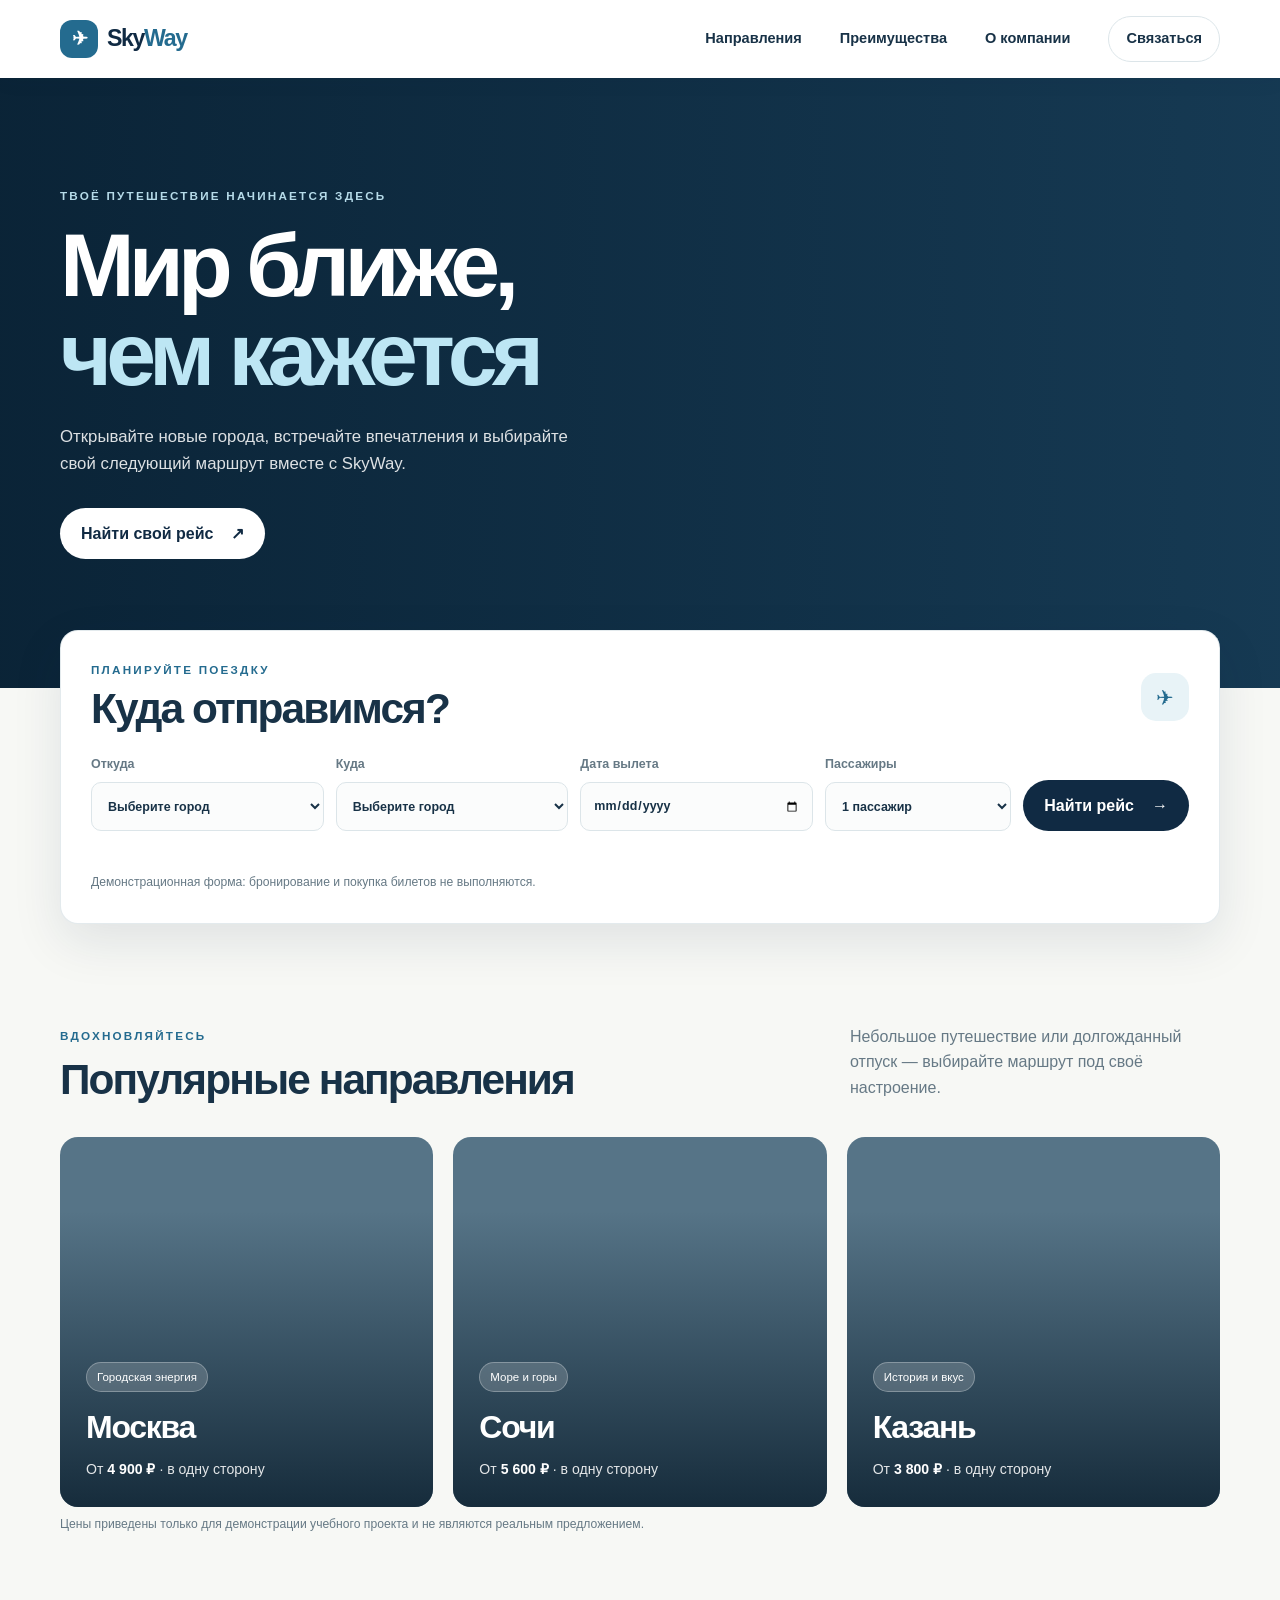
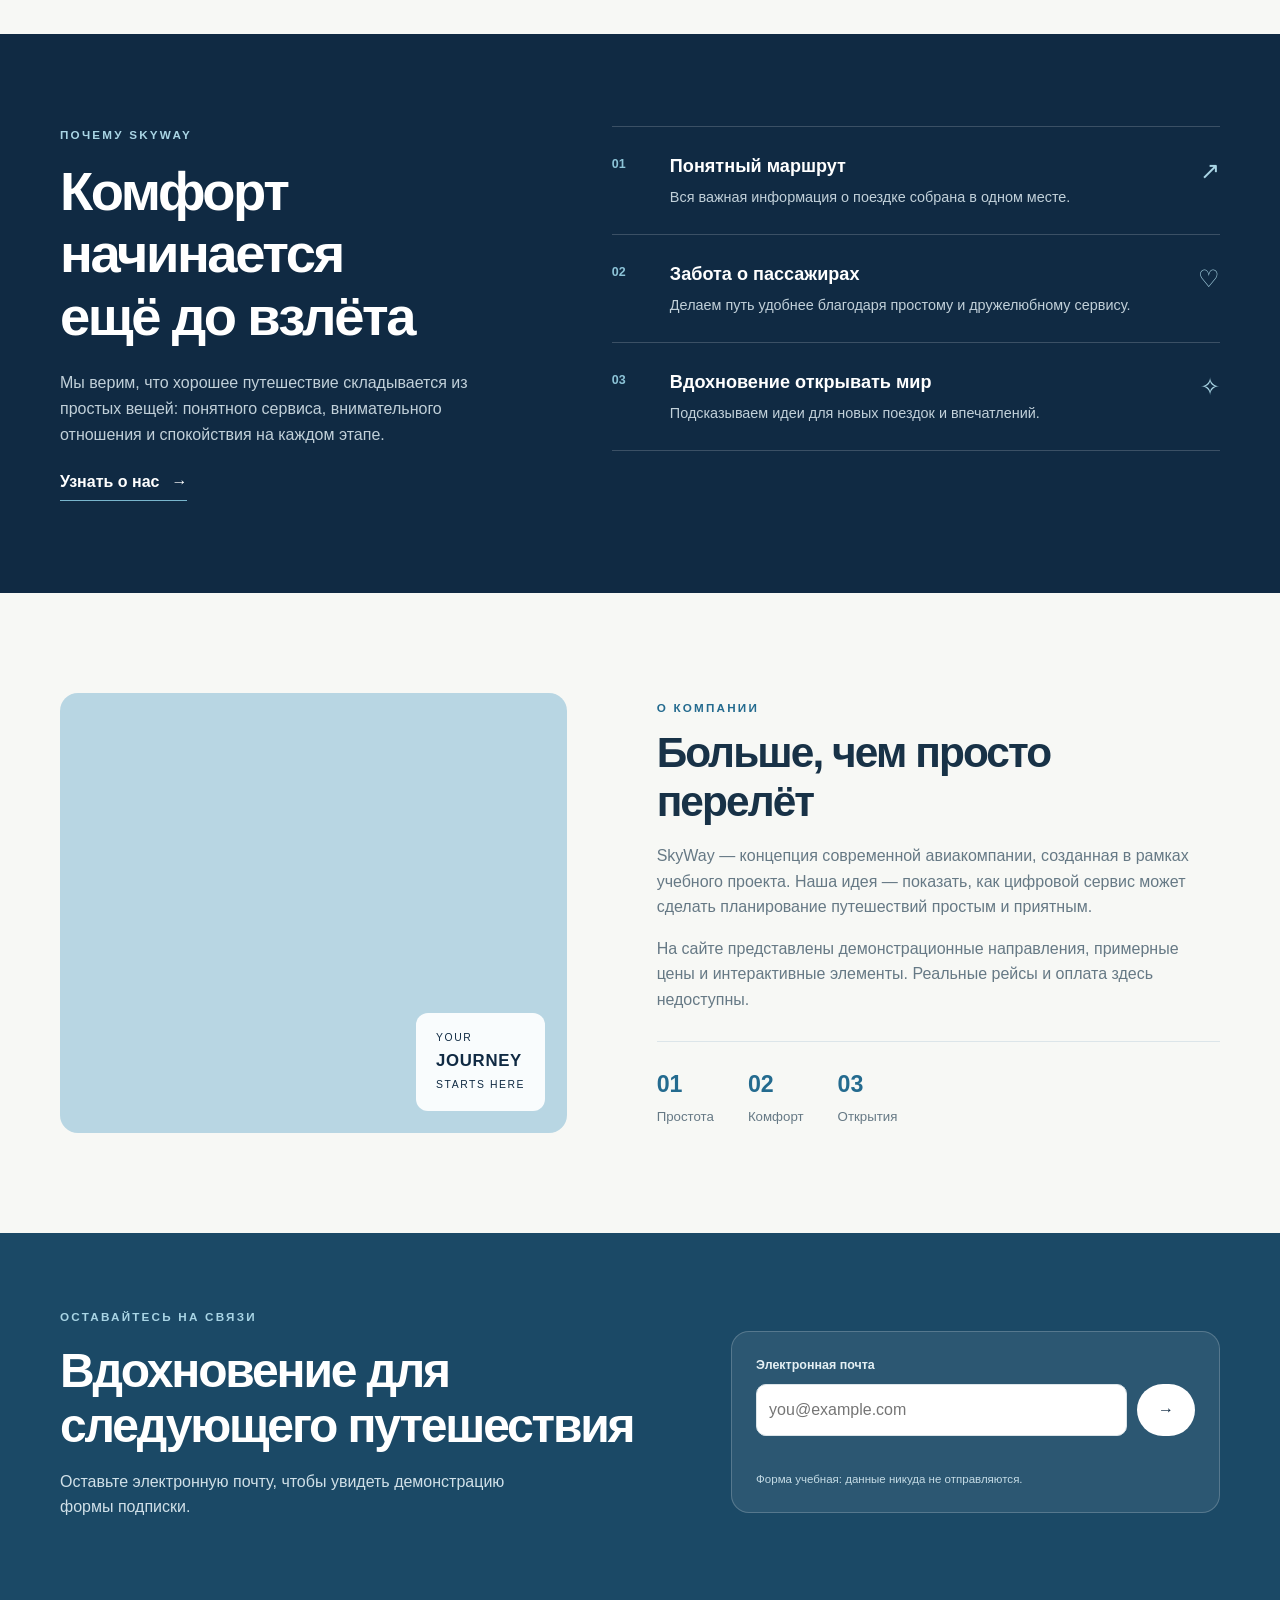
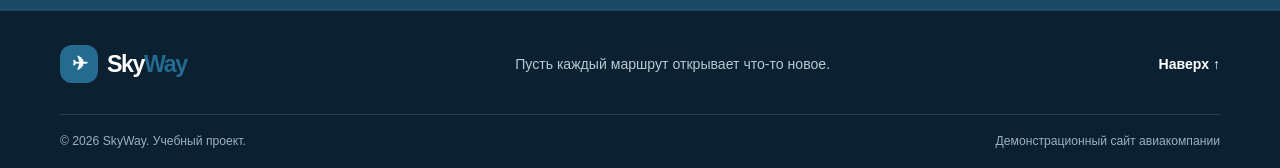
==== index.html @ 20af4a3e "Add files via upload" ====
<!DOCTYPE html>
<html lang="ru">
<head>
  <meta charset="UTF-8">
  <meta name="viewport" content="width=device-width, initial-scale=1.0">
  <meta name="description" content="SkyWay — учебный проект сайта авиакомпании. Популярные направления, удобный поиск рейсов и путешествия с комфортом.">
  <meta name="keywords" content="авиакомпания, авиабилеты, поиск рейсов, путешествия, SkyWay">
  <meta name="author" content="SkyWay учебный проект">
  <meta name="theme-color" content="#102a43">
  <meta property="og:title" content="SkyWay — летайте с удовольствием">
  <meta property="og:description" content="Откройте новые направления вместе с SkyWay.">
  <meta property="og:type" content="website">
  <title>SkyWay — летайте с удовольствием</title>
  <link rel="stylesheet" href="style.css">
  <script src="script.js" defer></script>
</head>
<body>
  <a class="skip-link" href="#main">Перейти к содержимому</a>

  <header class="site-header">
    <div class="container header-inner">
      <a class="logo" href="#top" aria-label="SkyWay — главная">
        <span class="logo-mark" aria-hidden="true">✈</span>
        <span>Sky<span class="logo-accent">Way</span></span>
      </a>

      <button class="menu-toggle" type="button" aria-label="Открыть меню" aria-expanded="false">
        <span></span><span></span><span></span>
      </button>

      <nav class="main-nav" aria-label="Основная навигация">
        <a href="#destinations">Направления</a>
        <a href="#benefits">Преимущества</a>
        <a href="#about">О компании</a>
        <a class="nav-contact" href="#contact">Связаться</a>
      </nav>
    </div>
  </header>

  <main id="main">
    <section class="hero" id="top">
      <div class="hero-overlay"></div>
      <div class="container hero-content">
        <p class="eyebrow">ТВОЁ ПУТЕШЕСТВИЕ НАЧИНАЕТСЯ ЗДЕСЬ</p>
        <h1>Мир ближе,<br><span>чем кажется</span></h1>
        <p class="hero-description">Открывайте новые города, встречайте впечатления и выбирайте свой следующий маршрут вместе с SkyWay.</p>
        <a class="button button-light" href="#booking">Найти свой рейс <span aria-hidden="true">↗</span></a>
      </div>
      <div class="hero-note"><span class="note-line"></span> ЛЕТАЙТЕ С УДОВОЛЬСТВИЕМ</div>
    </section>

    <section class="booking-section" id="booking" aria-labelledby="booking-title">
      <div class="container">
        <div class="booking-card">
          <div class="booking-heading">
            <div>
              <p class="eyebrow eyebrow-dark">ПЛАНИРУЙТЕ ПОЕЗДКУ</p>
              <h2 id="booking-title">Куда отправимся?</h2>
            </div>
            <span class="booking-icon" aria-hidden="true">✈</span>
          </div>
          <form class="flight-form" id="flight-form">
            <label>
              <span>Откуда</span>
              <select name="from" required>
                <option value="">Выберите город</option>
                <option value="Москва">Москва</option>
                <option value="Санкт-Петербург">Санкт-Петербург</option>
                <option value="Казань">Казань</option>
                <option value="Сочи">Сочи</option>
              </select>
            </label>
            <button class="swap-button" type="button" id="swap-cities" aria-label="Поменять города местами">⇄</button>
            <label>
              <span>Куда</span>
              <select name="to" required>
                <option value="">Выберите город</option>
                <option value="Москва">Москва</option>
                <option value="Санкт-Петербург">Санкт-Петербург</option>
                <option value="Казань">Казань</option>
                <option value="Сочи">Сочи</option>
              </select>
            </label>
            <label>
              <span>Дата вылета</span>
              <input type="date" name="date" required>
            </label>
            <label>
              <span>Пассажиры</span>
              <select name="passengers">
                <option value="1">1 пассажир</option>
                <option value="2">2 пассажира</option>
                <option value="3">3 пассажира</option>
                <option value="4">4 пассажира</option>
              </select>
            </label>
            <button class="button button-primary search-button" type="submit">Найти рейс <span aria-hidden="true">→</span></button>
          </form>
          <p class="form-message" id="flight-message" role="status" aria-live="polite"></p>
          <p class="demo-note">Демонстрационная форма: бронирование и покупка билетов не выполняются.</p>
        </div>
      </div>
    </section>

    <section class="section destinations-section" id="destinations">
      <div class="container">
        <div class="section-heading">
          <div>
            <p class="eyebrow eyebrow-dark">ВДОХНОВЛЯЙТЕСЬ</p>
            <h2>Популярные направления</h2>
          </div>
          <p class="section-intro">Небольшое путешествие или долгожданный отпуск — выбирайте маршрут под своё настроение.</p>
        </div>

        <div class="destination-grid">
          <article class="destination-card destination-moscow">
            <div class="destination-shade"></div>
            <div class="destination-info">
              <span class="destination-tag">Городская энергия</span>
              <h3>Москва</h3>
              <p>От <strong>4 900 ₽</strong> · в одну сторону</p>
            </div>
          </article>
          <article class="destination-card destination-sochi">
            <div class="destination-shade"></div>
            <div class="destination-info">
              <span class="destination-tag">Море и горы</span>
              <h3>Сочи</h3>
              <p>От <strong>5 600 ₽</strong> · в одну сторону</p>
            </div>
          </article>
          <article class="destination-card destination-kazan">
            <div class="destination-shade"></div>
            <div class="destination-info">
              <span class="destination-tag">История и вкус</span>
              <h3>Казань</h3>
              <p>От <strong>3 800 ₽</strong> · в одну сторону</p>
            </div>
          </article>
        </div>
        <p class="price-disclaimer">Цены приведены только для демонстрации учебного проекта и не являются реальным предложением.</p>
      </div>
    </section>

    <section class="benefits-section" id="benefits">
      <div class="container benefits-layout">
        <div class="benefits-copy">
          <p class="eyebrow">ПОЧЕМУ SKYWAY</p>
          <h2>Комфорт начинается<br>ещё до взлёта</h2>
          <p>Мы верим, что хорошее путешествие складывается из простых вещей: понятного сервиса, внимательного отношения и спокойствия на каждом этапе.</p>
          <a class="text-link" href="#about">Узнать о нас <span aria-hidden="true">→</span></a>
        </div>
        <div class="benefit-list">
          <article class="benefit-item">
            <span class="benefit-number">01</span>
            <div><h3>Понятный маршрут</h3><p>Вся важная информация о поездке собрана в одном месте.</p></div>
            <span class="benefit-symbol" aria-hidden="true">↗</span>
          </article>
          <article class="benefit-item">
            <span class="benefit-number">02</span>
            <div><h3>Забота о пассажирах</h3><p>Делаем путь удобнее благодаря простому и дружелюбному сервису.</p></div>
            <span class="benefit-symbol" aria-hidden="true">♡</span>
          </article>
          <article class="benefit-item">
            <span class="benefit-number">03</span>
            <div><h3>Вдохновение открывать мир</h3><p>Подсказываем идеи для новых поездок и впечатлений.</p></div>
            <span class="benefit-symbol" aria-hidden="true">✧</span>
          </article>
        </div>
      </div>
    </section>

    <section class="about-section section" id="about">
      <div class="container about-layout">
        <div class="about-visual" role="img" aria-label="Самолёт в небе на фоне облаков">
          <div class="about-stamp"><span>YOUR</span><strong>JOURNEY</strong><span>STARTS HERE</span></div>
        </div>
        <div class="about-copy">
          <p class="eyebrow eyebrow-dark">О КОМПАНИИ</p>
          <h2>Больше, чем просто перелёт</h2>
          <p>SkyWay — концепция современной авиакомпании, созданная в рамках учебного проекта. Наша идея — показать, как цифровой сервис может сделать планирование путешествий простым и приятным.</p>
          <p>На сайте представлены демонстрационные направления, примерные цены и интерактивные элементы. Реальные рейсы и оплата здесь недоступны.</p>
          <div class="about-facts">
            <div><strong>01</strong><span>Простота</span></div>
            <div><strong>02</strong><span>Комфорт</span></div>
            <div><strong>03</strong><span>Открытия</span></div>
          </div>
        </div>
      </div>
    </section>

    <section class="newsletter-section" id="contact">
      <div class="container newsletter-layout">
        <div>
          <p class="eyebrow">ОСТАВАЙТЕСЬ НА СВЯЗИ</p>
          <h2>Вдохновение для<br>следующего путешествия</h2>
          <p>Оставьте электронную почту, чтобы увидеть демонстрацию формы подписки.</p>
        </div>
        <form class="newsletter-form" id="newsletter-form">
          <label for="email">Электронная почта</label>
          <div class="newsletter-input-row">
            <input id="email" name="email" type="email" placeholder="you@example.com" required>
            <button class="button button-light" type="submit" aria-label="Отправить email">→</button>
          </div>
          <p class="form-message newsletter-message" id="newsletter-message" role="status" aria-live="polite"></p>
          <small>Форма учебная: данные никуда не отправляются.</small>
        </form>
      </div>
    </section>
  </main>

  <footer class="site-footer">
    <div class="container footer-top">
      <a class="logo footer-logo" href="#top"><span class="logo-mark" aria-hidden="true">✈</span><span>Sky<span class="logo-accent">Way</span></span></a>
      <p>Пусть каждый маршрут открывает что-то новое.</p>
      <a class="back-to-top" href="#top">Наверх ↑</a>
    </div>
    <div class="container footer-bottom">
      <span>© 2026 SkyWay. Учебный проект.</span>
      <span>Демонстрационный сайт авиакомпании</span>
    </div>
  </footer>
</body>
</html>
---- style.css ----
/* Основные настройки и цветовая палитра */
:root {
  --navy: #102a43;
  --navy-light: #193b59;
  --blue: #246b8f;
  --sky: #e8f3f7;
  --cream: #f7f8f5;
  --white: #ffffff;
  --text: #183247;
  --muted: #667985;
  --line: #dce5e9;
  --radius: 18px;
  --shadow: 0 18px 50px rgba(16, 42, 67, 0.10);
}

* {
  box-sizing: border-box;
}

html {
  scroll-behavior: smooth;
  scroll-padding-top: 90px;
}

body {
  margin: 0;
  color: var(--text);
  background: var(--cream);
  font-family: Arial, Helvetica, sans-serif;
  line-height: 1.6;
}

img {
  display: block;
  max-width: 100%;
}

a {
  color: inherit;
  text-decoration: none;
}

button,
input,
select {
  font: inherit;
}

button,
a,
input,
select {
  -webkit-tap-highlight-color: transparent;
}

button:focus-visible,
a:focus-visible,
input:focus-visible,
select:focus-visible {
  outline: 3px solid #e5a84b;
  outline-offset: 3px;
}

.container {
  width: min(1160px, calc(100% - 40px));
  margin-inline: auto;
}

.skip-link {
  position: absolute;
  top: -60px;
  left: 16px;
  z-index: 100;
  padding: 10px 14px;
  color: var(--navy);
  background: var(--white);
  border-radius: 8px;
}

.skip-link:focus {
  top: 12px;
}

.site-header {
  position: sticky;
  top: 0;
  z-index: 20;
  background: rgba(255, 255, 255, 0.96);
  box-shadow: 0 3px 20px rgba(16, 42, 67, 0.05);
  backdrop-filter: blur(12px);
}

.header-inner {
  min-height: 78px;
  display: flex;
  align-items: center;
  justify-content: space-between;
  gap: 28px;
}

.logo {
  display: inline-flex;
  align-items: center;
  gap: 9px;
  color: var(--navy);
  font-size: 1.45rem;
  font-weight: 800;
  letter-spacing: -0.06em;
}

.logo-mark {
  display: grid;
  place-items: center;
  width: 38px;
  height: 38px;
  color: var(--white);
  background: var(--blue);
  border-radius: 12px;
  font-size: 1.2rem;
}

.logo-accent {
  color: var(--blue);
}

.main-nav {
  display: flex;
  align-items: center;
  gap: clamp(18px, 3vw, 38px);
  font-size: 0.91rem;
  font-weight: 600;
}

.main-nav a:not(.nav-contact) {
  transition: color 0.2s ease;
}

.main-nav a:not(.nav-contact):hover {
  color: var(--blue);
}

.nav-contact {
  padding: 10px 17px;
  border: 1px solid var(--line);
  border-radius: 999px;
}

.menu-toggle {
  display: none;
  width: 44px;
  height: 44px;
  padding: 11px;
  border: 0;
  background: transparent;
  cursor: pointer;
}

.menu-toggle span {
  display: block;
  height: 2px;
  margin: 5px 0;
  background: var(--navy);
  transition: transform 0.2s ease;
}

.hero {
  position: relative;
  min-height: 610px;
  display: flex;
  align-items: center;
  overflow: hidden;
  color: var(--white);
  background-color: #173c56;
  background-image: url("https://images.unsplash.com/photo-1436491865332-7a61a109cc05?auto=format&fit=crop&w=2000&q=85");
  background-position: center 47%;
  background-size: cover;
}

.hero-overlay {
  position: absolute;
  inset: 0;
  background: linear-gradient(90deg, rgba(8, 31, 49, 0.84) 0%, rgba(8, 31, 49, 0.48) 48%, rgba(8, 31, 49, 0.08) 100%);
}

.hero-content {
  position: relative;
  z-index: 1;
  padding-block: 100px 120px;
}

.eyebrow {
  margin: 0 0 16px;
  color: #b6dbe9;
  font-size: 0.73rem;
  font-weight: 800;
  letter-spacing: 0.19em;
}

.eyebrow-dark {
  color: var(--blue);
}

.hero h1 {
  max-width: 700px;
  margin: 0;
  font-size: clamp(3rem, 7vw, 5.9rem);
  line-height: 0.99;
  letter-spacing: -0.065em;
}

.hero h1 span {
  color: #bde6f4;
}

.hero-description {
  max-width: 520px;
  margin: 25px 0 30px;
  color: rgba(255, 255, 255, 0.86);
  font-size: 1.05rem;
}

.button {
  min-height: 50px;
  display: inline-flex;
  align-items: center;
  justify-content: center;
  gap: 18px;
  padding: 13px 21px;
  border: 0;
  border-radius: 999px;
  font-weight: 700;
  cursor: pointer;
  transition: transform 0.2s ease, background 0.2s ease, box-shadow 0.2s ease;
}

.button:hover {
  transform: translateY(-2px);
}

.button-light {
  color: var(--navy);
  background: var(--white);
}

.button-light:hover {
  background: #e7f5fa;
  box-shadow: 0 8px 24px rgba(0, 0, 0, 0.12);
}

.button-primary {
  color: var(--white);
  background: var(--navy);
}

.button-primary:hover {
  background: var(--blue);
}

.hero-note {
  position: absolute;
  right: max(20px, calc((100vw - 1160px) / 2));
  bottom: 36px;
  display: flex;
  align-items: center;
  gap: 12px;
  color: rgba(255, 255, 255, 0.8);
  font-size: 0.7rem;
  letter-spacing: 0.16em;
}

.note-line {
  width: 36px;
  height: 1px;
  background: #bde6f4;
}

.booking-section {
  position: relative;
  z-index: 3;
  margin-top: -58px;
}

.booking-card {
  padding: 30px;
  background: var(--white);
  border: 1px solid rgba(220, 229, 233, 0.8);
  border-radius: var(--radius);
  box-shadow: var(--shadow);
}

.booking-heading {
  display: flex;
  align-items: center;
  justify-content: space-between;
  margin-bottom: 22px;
}

.booking-heading .eyebrow {
  margin-bottom: 5px;
}

.booking-heading h2,
.section-heading h2,
.about-copy h2,
.benefits-copy h2,
.newsletter-layout h2 {
  margin: 0;
  font-size: clamp(1.8rem, 3.6vw, 2.65rem);
  line-height: 1.15;
  letter-spacing: -0.045em;
}

.booking-icon {
  display: grid;
  place-items: center;
  width: 48px;
  height: 48px;
  color: var(--blue);
  background: var(--sky);
  border-radius: 15px;
  font-size: 1.3rem;
}

.flight-form {
  display: grid;
  grid-template-columns: 1fr 1fr 1fr 0.8fr auto;
  align-items: end;
  gap: 12px;
}

.flight-form label,
.newsletter-form label {
  display: grid;
  gap: 7px;
  color: var(--muted);
  font-size: 0.78rem;
  font-weight: 700;
}

.flight-form input,
.flight-form select,
.newsletter-form input {
  width: 100%;
  min-width: 0;
  min-height: 49px;
  padding: 10px 12px;
  color: var(--text);
  background: #fbfcfc;
  border: 1px solid var(--line);
  border-radius: 10px;
}

.flight-form select {
  cursor: pointer;
}

.swap-button {
  display: none;
}

.form-message {
  min-height: 22px;
  margin: 12px 0 0;
  color: var(--blue);
  font-size: 0.9rem;
  font-weight: 600;
}

.demo-note,
.price-disclaimer {
  margin: 8px 0 0;
  color: var(--muted);
  font-size: 0.76rem;
}

.section {
  padding-block: 100px;
}

.destinations-section {
  padding-top: 100px;
}

.section-heading {
  display: flex;
  align-items: end;
  justify-content: space-between;
  gap: 35px;
  margin-bottom: 32px;
}

.section-heading .eyebrow {
  margin-bottom: 10px;
}

.section-intro {
  max-width: 370px;
  margin: 0 0 4px;
  color: var(--muted);
}

.destination-grid {
  display: grid;
  grid-template-columns: repeat(3, minmax(0, 1fr));
  gap: 20px;
}

.destination-card {
  position: relative;
  min-height: 370px;
  display: flex;
  align-items: end;
  overflow: hidden;
  color: var(--white);
  background-color: #567487;
  background-position: center;
  background-size: cover;
  border-radius: var(--radius);
  isolation: isolate;
  transition: transform 0.3s ease;
}

.destination-card:hover {
  transform: translateY(-5px);
}

.destination-moscow {
  background-image: url("https://images.unsplash.com/photo-1513326738677-b964603b136d?auto=format&fit=crop&w=900&q=80");
}

.destination-sochi {
  background-image: url("https://images.unsplash.com/photo-1601581875309-fafbf2d3ed3a?auto=format&fit=crop&w=900&q=80");
}

.destination-kazan {
  background-image: url("https://images.unsplash.com/photo-1519501025264-65ba15a82390?auto=format&fit=crop&w=900&q=80");
}

.destination-shade {
  position: absolute;
  z-index: -1;
  inset: 0;
  background: linear-gradient(180deg, transparent 20%, rgba(8, 28, 43, 0.82) 100%);
}

.destination-info {
  padding: 26px;
}

.destination-tag {
  display: inline-block;
  margin-bottom: 10px;
  padding: 5px 10px;
  color: var(--white);
  background: rgba(255, 255, 255, 0.18);
  border: 1px solid rgba(255, 255, 255, 0.28);
  border-radius: 999px;
  font-size: 0.72rem;
  backdrop-filter: blur(8px);
}

.destination-info h3 {
  margin: 0 0 5px;
  font-size: 2rem;
  letter-spacing: -0.04em;
}

.destination-info p {
  margin: 0;
  color: rgba(255, 255, 255, 0.88);
  font-size: 0.88rem;
}

.destination-info strong {
  color: var(--white);
}

.benefits-section {
  padding-block: 92px;
  color: var(--white);
  background: var(--navy);
}

.benefits-layout {
  display: grid;
  grid-template-columns: 0.85fr 1.15fr;
  gap: clamp(40px, 8vw, 120px);
}

.benefits-copy .eyebrow,
.newsletter-layout .eyebrow {
  color: #a9d5e5;
}

.benefits-copy h2 {
  font-size: clamp(2.2rem, 4.5vw, 3.4rem);
}

.benefits-copy > p:not(.eyebrow) {
  max-width: 440px;
  margin: 22px 0;
  color: #c1d0d9;
}

.text-link {
  display: inline-flex;
  align-items: center;
  gap: 12px;
  padding-bottom: 5px;
  border-bottom: 1px solid #79b6cd;
  font-weight: 700;
}

.benefit-list {
  border-top: 1px solid rgba(255, 255, 255, 0.18);
}

.benefit-item {
  display: grid;
  grid-template-columns: 42px 1fr 30px;
  align-items: start;
  gap: 16px;
  padding: 25px 0;
  border-bottom: 1px solid rgba(255, 255, 255, 0.18);
}

.benefit-number {
  padding-top: 3px;
  color: #8dc4d8;
  font-size: 0.78rem;
  font-weight: 800;
}

.benefit-item h3 {
  margin: 0 0 5px;
  font-size: 1.13rem;
}

.benefit-item p {
  margin: 0;
  color: #c1d0d9;
  font-size: 0.9rem;
}

.benefit-symbol {
  color: #a9d5e5;
  font-size: 1.5rem;
  text-align: right;
}

.about-layout {
  display: grid;
  grid-template-columns: 0.9fr 1fr;
  align-items: center;
  gap: clamp(40px, 7vw, 95px);
}

.about-visual {
  position: relative;
  min-height: 440px;
  overflow: hidden;
  background-color: #b8d6e3;
  background-image: url("https://images.unsplash.com/photo-1474302770737-173ee21bab63?auto=format&fit=crop&w=1200&q=85");
  background-position: center;
  background-size: cover;
  border-radius: var(--radius);
}

.about-stamp {
  position: absolute;
  right: 22px;
  bottom: 22px;
  display: grid;
  gap: 2px;
  padding: 17px 20px;
  color: var(--navy);
  background: rgba(255, 255, 255, 0.92);
  border-radius: 12px;
  font-size: 0.65rem;
  letter-spacing: 0.15em;
}

.about-stamp strong {
  font-size: 1.05rem;
  letter-spacing: 0.04em;
}

.about-copy .eyebrow {
  margin-bottom: 12px;
}

.about-copy h2 {
  max-width: 490px;
}

.about-copy > p:not(.eyebrow) {
  color: var(--muted);
}

.about-facts {
  display: flex;
  gap: 34px;
  margin-top: 28px;
  padding-top: 24px;
  border-top: 1px solid var(--line);
}

.about-facts div {
  display: grid;
  gap: 3px;
}

.about-facts strong {
  color: var(--blue);
  font-size: 1.45rem;
}

.about-facts span {
  color: var(--muted);
  font-size: 0.83rem;
}

.newsletter-section {
  padding-block: 75px;
  color: var(--white);
  background: #1b4966;
}

.newsletter-layout {
  display: grid;
  grid-template-columns: 1fr 0.8fr;
  align-items: center;
  gap: 60px;
}

.newsletter-layout h2 {
  font-size: clamp(2rem, 4vw, 3rem);
}

.newsletter-layout > div > p:last-child {
  max-width: 480px;
  color: #d0e0e8;
}

.newsletter-form {
  padding: 24px;
  background: rgba(255, 255, 255, 0.08);
  border: 1px solid rgba(255, 255, 255, 0.2);
  border-radius: var(--radius);
}

.newsletter-form label {
  margin-bottom: 8px;
  color: #e5f0f4;
}

.newsletter-input-row {
  display: flex;
  gap: 10px;
}

.newsletter-form input {
  flex: 1;
  background: var(--white);
}

.newsletter-form small {
  display: block;
  color: #c4dbe5;
  font-size: 0.72rem;
}

.newsletter-message {
  color: #e2f5fb;
}

.site-footer {
  padding-top: 28px;
  color: var(--white);
  background: #0b2031;
}

.footer-top,
.footer-bottom {
  display: flex;
  align-items: center;
  justify-content: space-between;
  gap: 20px;
}

.footer-top {
  padding-bottom: 24px;
}

.footer-logo {
  color: var(--white);
}

.footer-top > p {
  color: #b8c9d3;
  font-size: 0.88rem;
}

.back-to-top {
  font-size: 0.88rem;
  font-weight: 700;
}

.footer-bottom {
  padding-block: 17px;
  color: #9db1bf;
  border-top: 1px solid rgba(255, 255, 255, 0.14);
  font-size: 0.76rem;
}

/* Планшеты и небольшие ноутбуки */
@media (max-width: 900px) {
  .flight-form {
    grid-template-columns: repeat(2, minmax(0, 1fr));
  }

  .search-button {
    width: 100%;
  }

  .section-heading {
    align-items: start;
    flex-direction: column;
    gap: 12px;
  }

  .destination-card {
    min-height: 320px;
  }

  .benefits-layout,
  .about-layout {
    gap: 40px;
  }

  .about-visual {
    min-height: 390px;
  }

  .newsletter-layout {
    gap: 30px;
  }
}

/* Мобильная версия */
@media (max-width: 640px) {
  .container {
    width: min(100% - 30px, 1160px);
  }

  .header-inner {
    min-height: 68px;
  }

  .menu-toggle {
    display: block;
  }

  .main-nav {
    position: absolute;
    top: 68px;
    right: 0;
    left: 0;
    display: none;
    align-items: stretch;
    flex-direction: column;
    gap: 0;
    padding: 10px 20px 20px;
    background: var(--white);
    box-shadow: 0 15px 20px rgba(16, 42, 67, 0.09);
  }

  .main-nav.is-open {
    display: flex;
  }

  .main-nav a {
    padding: 13px 4px;
  }

  .nav-contact {
    margin-top: 8px;
    text-align: center;
  }

  .hero {
    min-height: 570px;
    background-position: 58% center;
  }

  .hero-overlay {
    background: linear-gradient(90deg, rgba(8, 31, 49, 0.82), rgba(8, 31, 49, 0.35));
  }

  .hero-content {
    padding-block: 75px 100px;
  }

  .hero h1 {
    font-size: clamp(3rem, 14vw, 4.6rem);
  }

  .hero-description {
    font-size: 0.97rem;
  }

  .hero-note {
    right: 15px;
    bottom: 25px;
    font-size: 0.58rem;
  }

  .booking-section {
    margin-top: -35px;
  }

  .booking-card {
    padding: 22px 17px;
  }

  .booking-heading h2 {
    font-size: 1.75rem;
  }

  .flight-form {
    grid-template-columns: 1fr;
    gap: 13px;
  }

  .swap-button {
    display: block;
    justify-self: center;
    width: 38px;
    height: 30px;
    margin-block: -5px;
    color: var(--blue);
    background: var(--sky);
    border: 0;
    border-radius: 9px;
    cursor: pointer;
  }

  .section {
    padding-block: 70px;
  }

  .destinations-section {
    padding-top: 70px;
  }

  .section-heading h2,
  .about-copy h2,
  .benefits-copy h2 {
    font-size: 2.1rem;
  }

  .destination-grid {
    grid-template-columns: 1fr;
  }

  .destination-card {
    min-height: 330px;
  }

  .benefits-section {
    padding-block: 70px;
  }

  .benefits-layout,
  .about-layout,
  .newsletter-layout {
    grid-template-columns: 1fr;
  }

  .benefit-item {
    grid-template-columns: 32px 1fr 22px;
    gap: 10px;
  }

  .about-visual {
    min-height: 330px;
  }

  .about-facts {
    justify-content: space-between;
    gap: 15px;
  }

  .newsletter-section {
    padding-block: 60px;
  }

  .newsletter-form {
    padding: 18px;
  }

  .footer-top,
  .footer-bottom {
    align-items: flex-start;
    flex-direction: column;
    gap: 10px;
  }

  .footer-top > p {
    margin: 5px 0;
  }
}

@media (prefers-reduced-motion: reduce) {
  *,
  *::before,
  *::after {
    scroll-behavior: auto !important;
    animation-duration: 0.01ms !important;
    transition-duration: 0.01ms !important;
  }
}
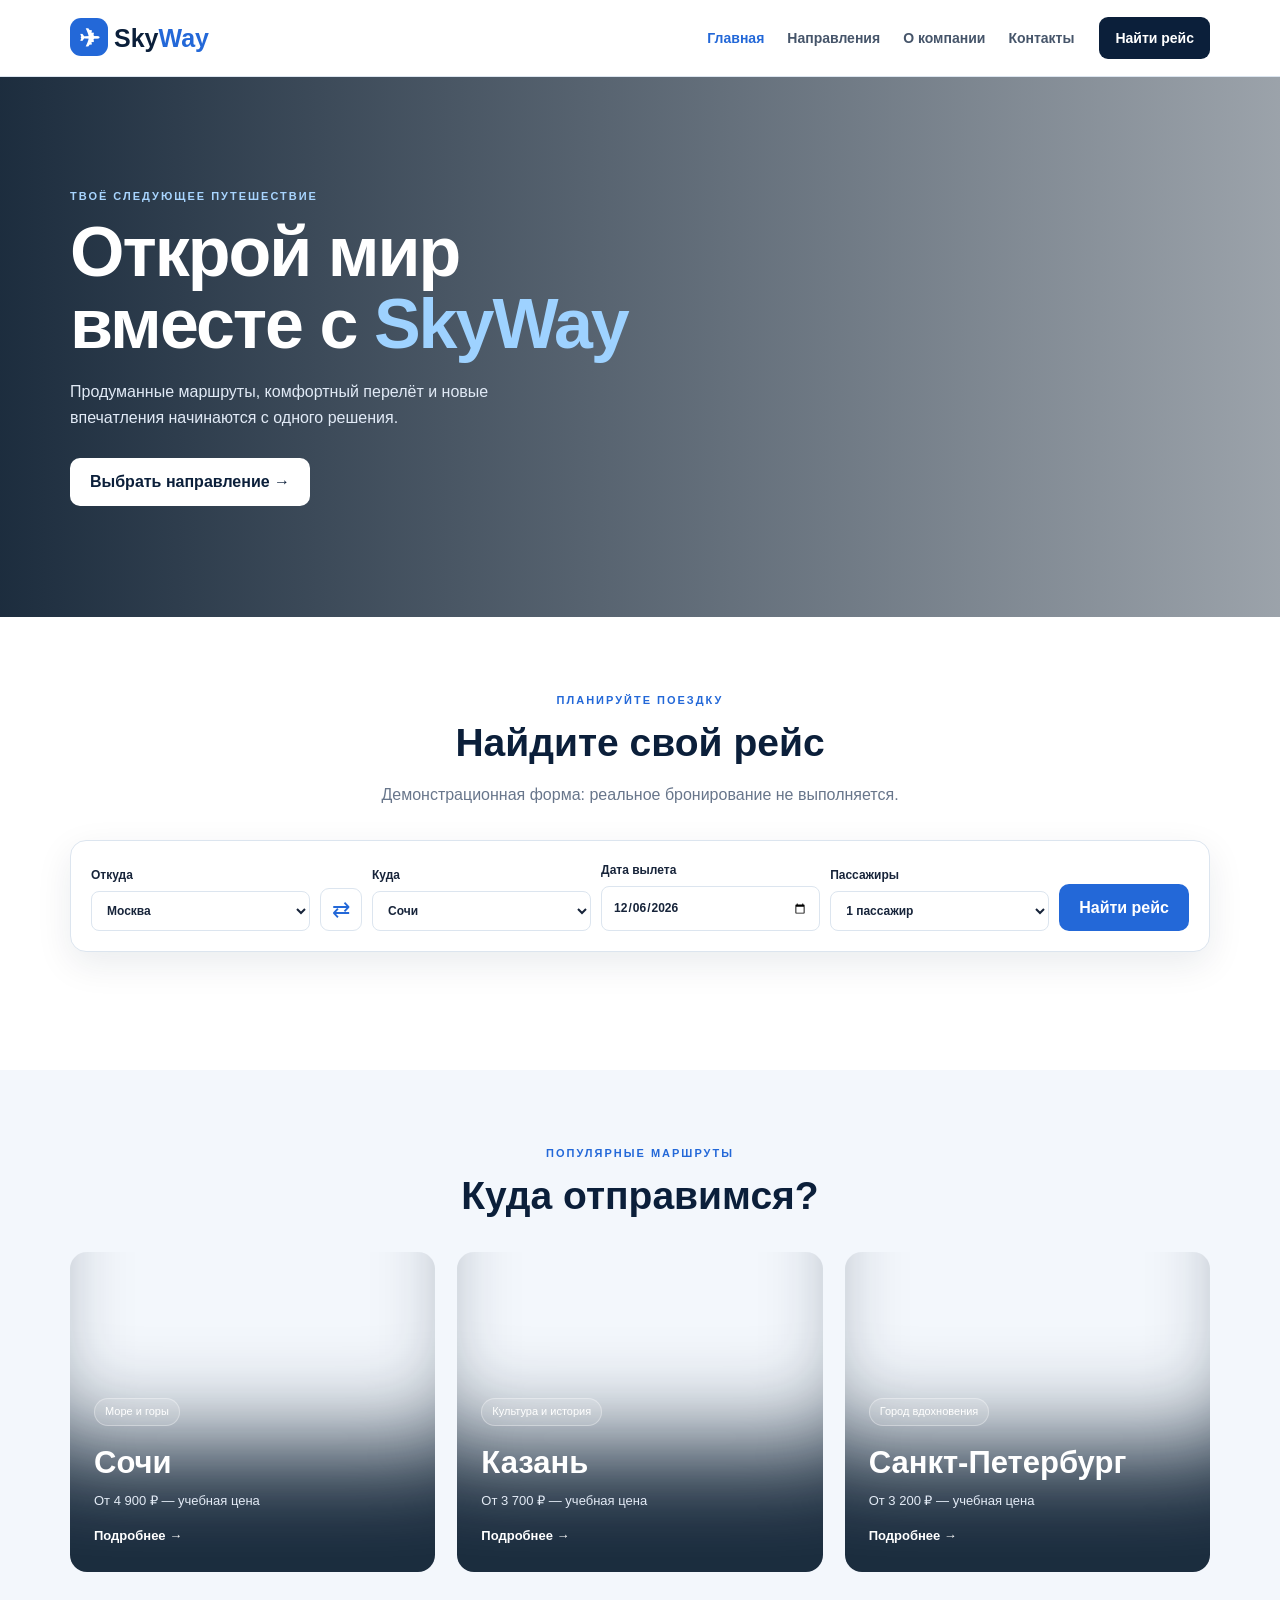
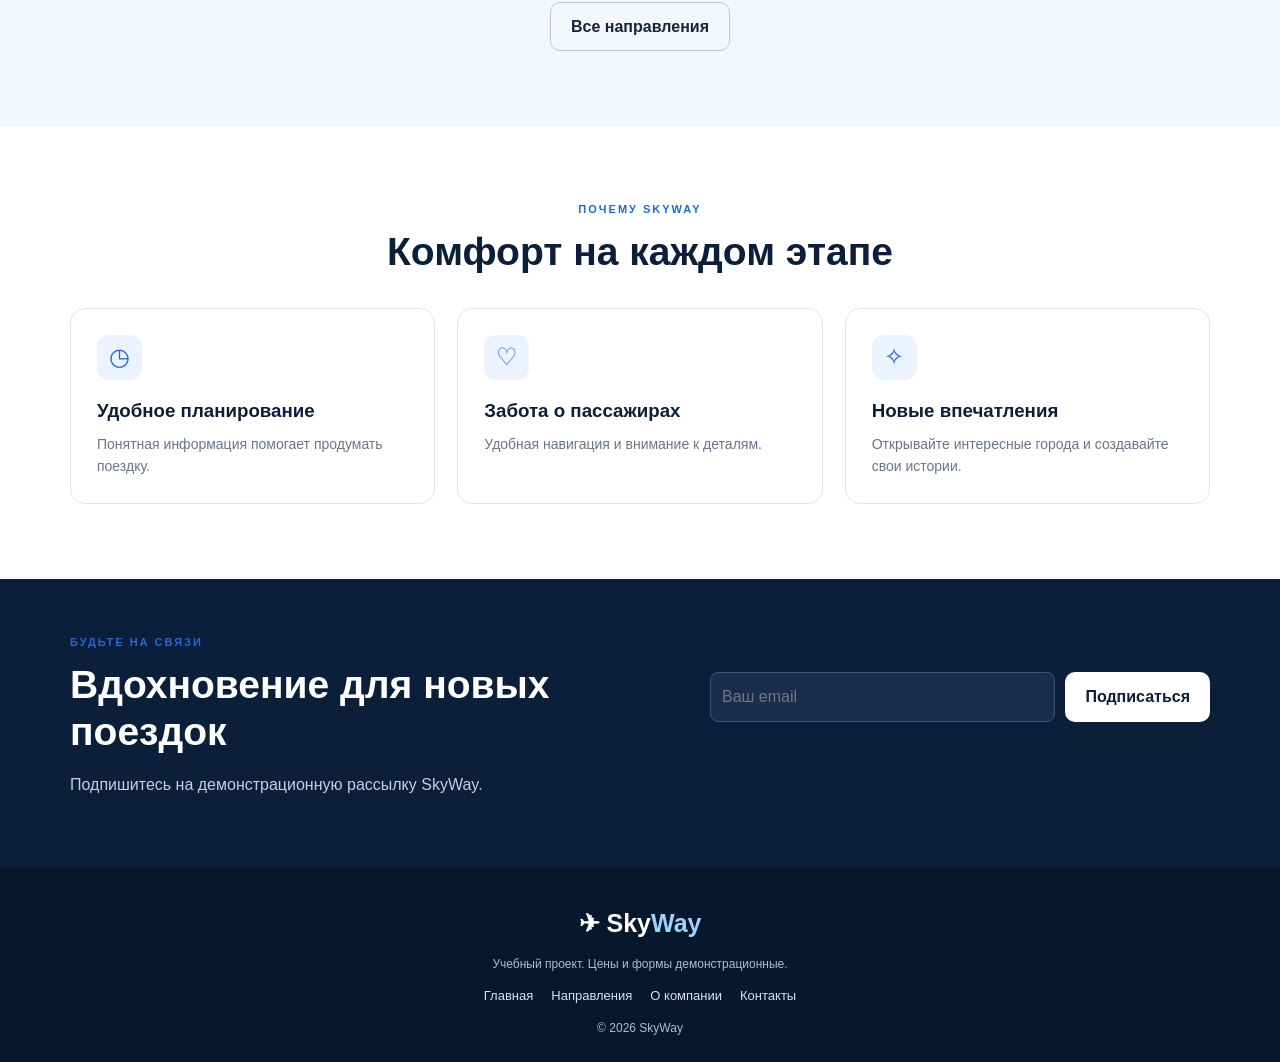
==== commit 61294362: "Add files via upload" ====
--- a/index.html
+++ b/index.html
@@ -1,224 +1,144 @@
 <!DOCTYPE html>
 <html lang="ru">
+
 <head>
-  <meta charset="UTF-8">
-  <meta name="viewport" content="width=device-width, initial-scale=1.0">
-  <meta name="description" content="SkyWay — учебный проект сайта авиакомпании. Популярные направления, удобный поиск рейсов и путешествия с комфортом.">
-  <meta name="keywords" content="авиакомпания, авиабилеты, поиск рейсов, путешествия, SkyWay">
-  <meta name="author" content="SkyWay учебный проект">
-  <meta name="theme-color" content="#102a43">
-  <meta property="og:title" content="SkyWay — летайте с удовольствием">
-  <meta property="og:description" content="Откройте новые направления вместе с SkyWay.">
-  <meta property="og:type" content="website">
-  <title>SkyWay — летайте с удовольствием</title>
-  <link rel="stylesheet" href="style.css">
-  <script src="script.js" defer></script>
+    <meta charset="UTF-8">
+    <meta name="viewport" content="width=device-width, initial-scale=1.0">
+    <meta name="description"
+        content="SkyWay — учебный проект сайта авиакомпании. Изучите направления и демонстрационный поиск рейсов.">
+    <meta name="theme-color" content="#0b1f3a">
+    <title>Путешествия начинаются здесь — SkyWay</title>
+    <link rel="stylesheet" href="style.css">
+    <script src="script.js" defer></script>
 </head>
+
 <body>
-  <a class="skip-link" href="#main">Перейти к содержимому</a>
+    <header class="site-header">
+        <div class="container header-inner">
+            <a class="logo" href="index.html"><span class="logo-mark">✈</span>Sky<span
+                    class="logo-accent">Way</span></a>
+            <button class="menu-toggle" type="button" aria-expanded="false" aria-controls="main-nav">Меню</button>
+            <nav class="main-nav" id="main-nav" aria-label="Основная навигация">
+                <a class="active" href="index.html">Главная</a><a href="destinations.html">Направления</a><a
+                    href="about.html">О компании</a><a href="contacts.html">Контакты</a>
+            </nav>
+            <a class="header-button" href="index.html#flight-search">Найти рейс</a>
+        </div>
+    </header>
+    <main>
+        <section class="hero">
+            <div class="container hero-content">
+                <p class="eyebrow">ТВОЁ СЛЕДУЮЩЕЕ ПУТЕШЕСТВИЕ</p>
+                <h1>Открой мир<br>вместе с <span>SkyWay</span></h1>
+                <p class="hero-description">Продуманные маршруты, комфортный перелёт и новые впечатления начинаются с
+                    одного решения.</p><a class="button button-light" href="destinations.html">Выбрать направление →</a>
+            </div>
+        </section>
+        <section class="section" id="flight-search">
+            <div class="container">
+                <div class="section-heading">
+                    <p class="eyebrow">ПЛАНИРУЙТЕ ПОЕЗДКУ</p>
+                    <h2>Найдите свой рейс</h2>
+                    <p>Демонстрационная форма: реальное бронирование не выполняется.</p>
+                </div>
+                <form class="flight-form" id="flight-form"><label>Откуда<select id="from-city">
+                            <option>Москва</option>
+                            <option>Санкт-Петербург</option>
+                            <option>Казань</option>
+                            <option>Сочи</option>
+                        </select></label><button class="swap-button" id="swap-cities" type="button"
+                        aria-label="Поменять города">⇄</button><label>Куда<select id="to-city">
+                            <option>Сочи</option>
+                            <option>Москва</option>
+                            <option>Санкт-Петербург</option>
+                            <option>Казань</option>
+                        </select></label><label>Дата вылета<input id="flight-date" type="date"
+                            required></label><label>Пассажиры<select>
+                            <option>1 пассажир</option>
+                            <option>2 пассажира</option>
+                            <option>3 пассажира</option>
+                            <option>4 пассажира</option>
+                        </select></label><button class="button button-primary" type="submit">Найти рейс</button></form>
+                <p id="flight-message" class="form-message" role="status"></p>
+            </div>
+        </section>
+        <section class="section section-soft">
+            <div class="container">
+                <div class="section-heading">
+                    <p class="eyebrow">ПОПУЛЯРНЫЕ МАРШРУТЫ</p>
+                    <h2>Куда отправимся?</h2>
+                </div>
+                <div class="destination-grid">
+                    <article class="destination-card sochi">
+                        <div><span class="destination-tag">Море и горы</span>
+                            <h3>Сочи</h3>
+                            <p>От 4 900 ₽ — учебная цена</p><a href="destinations.html#sochi">Подробнее →</a>
+                        </div>
+                    </article>
+                    <article class="destination-card kazan">
+                        <div><span class="destination-tag">Культура и история</span>
+                            <h3>Казань</h3>
+                            <p>От 3 700 ₽ — учебная цена</p><a href="destinations.html#kazan">Подробнее →</a>
+                        </div>
+                    </article>
+                    <article class="destination-card petersburg">
+                        <div><span class="destination-tag">Город вдохновения</span>
+                            <h3>Санкт-Петербург</h3>
+                            <p>От 3 200 ₽ — учебная цена</p><a href="destinations.html#petersburg">Подробнее →</a>
+                        </div>
+                    </article>
+                </div>
+                <div class="center-action"><a class="button button-outline" href="destinations.html">Все направления</a>
+                </div>
+            </div>
+        </section>
+        <section class="section">
+            <div class="container">
+                <div class="section-heading">
+                    <p class="eyebrow">ПОЧЕМУ SKYWAY</p>
+                    <h2>Комфорт на каждом этапе</h2>
+                </div>
+                <div class="benefit-grid">
+                    <article class="benefit-card"><span>◷</span>
+                        <h3>Удобное планирование</h3>
+                        <p>Понятная информация помогает продумать поездку.</p>
+                    </article>
+                    <article class="benefit-card"><span>♡</span>
+                        <h3>Забота о пассажирах</h3>
+                        <p>Удобная навигация и внимание к деталям.</p>
+                    </article>
+                    <article class="benefit-card"><span>✧</span>
+                        <h3>Новые впечатления</h3>
+                        <p>Открывайте интересные города и создавайте свои истории.</p>
+                    </article>
+                </div>
+            </div>
+        </section>
+        <section class="newsletter-section">
+            <div class="container newsletter-inner">
+                <div>
+                    <p class="eyebrow">БУДЬТЕ НА СВЯЗИ</p>
+                    <h2>Вдохновение для новых поездок</h2>
+                    <p>Подпишитесь на демонстрационную рассылку SkyWay.</p>
+                </div>
+                <form id="newsletter-form" class="newsletter-form"><label class="visually-hidden"
+                        for="newsletter-email">Ваш email</label><input id="newsletter-email" type="email"
+                        placeholder="Ваш email" required><button class="button button-light"
+                        type="submit">Подписаться</button>
+                    <p id="newsletter-message" class="form-message" role="status"></p>
+                </form>
+            </div>
+        </section>
+    </main>
+    <footer class="site-footer">
+        <div class="container footer-inner"><a class="logo footer-logo" href="index.html">✈ Sky<span
+                    class="logo-accent">Way</span></a>
+            <p>Учебный проект. Цены и формы демонстрационные.</p>
+            <div class="footer-links"><a href="index.html">Главная</a><a href="destinations.html">Направления</a><a
+                    href="about.html">О компании</a><a href="contacts.html">Контакты</a></div><small>© <span
+                    class="current-year"></span> SkyWay</small>
+        </div>
+    </footer>
+</body>
 
-  <header class="site-header">
-    <div class="container header-inner">
-      <a class="logo" href="#top" aria-label="SkyWay — главная">
-        <span class="logo-mark" aria-hidden="true">✈</span>
-        <span>Sky<span class="logo-accent">Way</span></span>
-      </a>
-
-      <button class="menu-toggle" type="button" aria-label="Открыть меню" aria-expanded="false">
-        <span></span><span></span><span></span>
-      </button>
-
-      <nav class="main-nav" aria-label="Основная навигация">
-        <a href="#destinations">Направления</a>
-        <a href="#benefits">Преимущества</a>
-        <a href="#about">О компании</a>
-        <a class="nav-contact" href="#contact">Связаться</a>
-      </nav>
-    </div>
-  </header>
-
-  <main id="main">
-    <section class="hero" id="top">
-      <div class="hero-overlay"></div>
-      <div class="container hero-content">
-        <p class="eyebrow">ТВОЁ ПУТЕШЕСТВИЕ НАЧИНАЕТСЯ ЗДЕСЬ</p>
-        <h1>Мир ближе,<br><span>чем кажется</span></h1>
-        <p class="hero-description">Открывайте новые города, встречайте впечатления и выбирайте свой следующий маршрут вместе с SkyWay.</p>
-        <a class="button button-light" href="#booking">Найти свой рейс <span aria-hidden="true">↗</span></a>
-      </div>
-      <div class="hero-note"><span class="note-line"></span> ЛЕТАЙТЕ С УДОВОЛЬСТВИЕМ</div>
-    </section>
-
-    <section class="booking-section" id="booking" aria-labelledby="booking-title">
-      <div class="container">
-        <div class="booking-card">
-          <div class="booking-heading">
-            <div>
-              <p class="eyebrow eyebrow-dark">ПЛАНИРУЙТЕ ПОЕЗДКУ</p>
-              <h2 id="booking-title">Куда отправимся?</h2>
-            </div>
-            <span class="booking-icon" aria-hidden="true">✈</span>
-          </div>
-          <form class="flight-form" id="flight-form">
-            <label>
-              <span>Откуда</span>
-              <select name="from" required>
-                <option value="">Выберите город</option>
-                <option value="Москва">Москва</option>
-                <option value="Санкт-Петербург">Санкт-Петербург</option>
-                <option value="Казань">Казань</option>
-                <option value="Сочи">Сочи</option>
-              </select>
-            </label>
-            <button class="swap-button" type="button" id="swap-cities" aria-label="Поменять города местами">⇄</button>
-            <label>
-              <span>Куда</span>
-              <select name="to" required>
-                <option value="">Выберите город</option>
-                <option value="Москва">Москва</option>
-                <option value="Санкт-Петербург">Санкт-Петербург</option>
-                <option value="Казань">Казань</option>
-                <option value="Сочи">Сочи</option>
-              </select>
-            </label>
-            <label>
-              <span>Дата вылета</span>
-              <input type="date" name="date" required>
-            </label>
-            <label>
-              <span>Пассажиры</span>
-              <select name="passengers">
-                <option value="1">1 пассажир</option>
-                <option value="2">2 пассажира</option>
-                <option value="3">3 пассажира</option>
-                <option value="4">4 пассажира</option>
-              </select>
-            </label>
-            <button class="button button-primary search-button" type="submit">Найти рейс <span aria-hidden="true">→</span></button>
-          </form>
-          <p class="form-message" id="flight-message" role="status" aria-live="polite"></p>
-          <p class="demo-note">Демонстрационная форма: бронирование и покупка билетов не выполняются.</p>
-        </div>
-      </div>
-    </section>
-
-    <section class="section destinations-section" id="destinations">
-      <div class="container">
-        <div class="section-heading">
-          <div>
-            <p class="eyebrow eyebrow-dark">ВДОХНОВЛЯЙТЕСЬ</p>
-            <h2>Популярные направления</h2>
-          </div>
-          <p class="section-intro">Небольшое путешествие или долгожданный отпуск — выбирайте маршрут под своё настроение.</p>
-        </div>
-
-        <div class="destination-grid">
-          <article class="destination-card destination-moscow">
-            <div class="destination-shade"></div>
-            <div class="destination-info">
-              <span class="destination-tag">Городская энергия</span>
-              <h3>Москва</h3>
-              <p>От <strong>4 900 ₽</strong> · в одну сторону</p>
-            </div>
-          </article>
-          <article class="destination-card destination-sochi">
-            <div class="destination-shade"></div>
-            <div class="destination-info">
-              <span class="destination-tag">Море и горы</span>
-              <h3>Сочи</h3>
-              <p>От <strong>5 600 ₽</strong> · в одну сторону</p>
-            </div>
-          </article>
-          <article class="destination-card destination-kazan">
-            <div class="destination-shade"></div>
-            <div class="destination-info">
-              <span class="destination-tag">История и вкус</span>
-              <h3>Казань</h3>
-              <p>От <strong>3 800 ₽</strong> · в одну сторону</p>
-            </div>
-          </article>
-        </div>
-        <p class="price-disclaimer">Цены приведены только для демонстрации учебного проекта и не являются реальным предложением.</p>
-      </div>
-    </section>
-
-    <section class="benefits-section" id="benefits">
-      <div class="container benefits-layout">
-        <div class="benefits-copy">
-          <p class="eyebrow">ПОЧЕМУ SKYWAY</p>
-          <h2>Комфорт начинается<br>ещё до взлёта</h2>
-          <p>Мы верим, что хорошее путешествие складывается из простых вещей: понятного сервиса, внимательного отношения и спокойствия на каждом этапе.</p>
-          <a class="text-link" href="#about">Узнать о нас <span aria-hidden="true">→</span></a>
-        </div>
-        <div class="benefit-list">
-          <article class="benefit-item">
-            <span class="benefit-number">01</span>
-            <div><h3>Понятный маршрут</h3><p>Вся важная информация о поездке собрана в одном месте.</p></div>
-            <span class="benefit-symbol" aria-hidden="true">↗</span>
-          </article>
-          <article class="benefit-item">
-            <span class="benefit-number">02</span>
-            <div><h3>Забота о пассажирах</h3><p>Делаем путь удобнее благодаря простому и дружелюбному сервису.</p></div>
-            <span class="benefit-symbol" aria-hidden="true">♡</span>
-          </article>
-          <article class="benefit-item">
-            <span class="benefit-number">03</span>
-            <div><h3>Вдохновение открывать мир</h3><p>Подсказываем идеи для новых поездок и впечатлений.</p></div>
-            <span class="benefit-symbol" aria-hidden="true">✧</span>
-          </article>
-        </div>
-      </div>
-    </section>
-
-    <section class="about-section section" id="about">
-      <div class="container about-layout">
-        <div class="about-visual" role="img" aria-label="Самолёт в небе на фоне облаков">
-          <div class="about-stamp"><span>YOUR</span><strong>JOURNEY</strong><span>STARTS HERE</span></div>
-        </div>
-        <div class="about-copy">
-          <p class="eyebrow eyebrow-dark">О КОМПАНИИ</p>
-          <h2>Больше, чем просто перелёт</h2>
-          <p>SkyWay — концепция современной авиакомпании, созданная в рамках учебного проекта. Наша идея — показать, как цифровой сервис может сделать планирование путешествий простым и приятным.</p>
-          <p>На сайте представлены демонстрационные направления, примерные цены и интерактивные элементы. Реальные рейсы и оплата здесь недоступны.</p>
-          <div class="about-facts">
-            <div><strong>01</strong><span>Простота</span></div>
-            <div><strong>02</strong><span>Комфорт</span></div>
-            <div><strong>03</strong><span>Открытия</span></div>
-          </div>
-        </div>
-      </div>
-    </section>
-
-    <section class="newsletter-section" id="contact">
-      <div class="container newsletter-layout">
-        <div>
-          <p class="eyebrow">ОСТАВАЙТЕСЬ НА СВЯЗИ</p>
-          <h2>Вдохновение для<br>следующего путешествия</h2>
-          <p>Оставьте электронную почту, чтобы увидеть демонстрацию формы подписки.</p>
-        </div>
-        <form class="newsletter-form" id="newsletter-form">
-          <label for="email">Электронная почта</label>
-          <div class="newsletter-input-row">
-            <input id="email" name="email" type="email" placeholder="you@example.com" required>
-            <button class="button button-light" type="submit" aria-label="Отправить email">→</button>
-          </div>
-          <p class="form-message newsletter-message" id="newsletter-message" role="status" aria-live="polite"></p>
-          <small>Форма учебная: данные никуда не отправляются.</small>
-        </form>
-      </div>
-    </section>
-  </main>
-
-  <footer class="site-footer">
-    <div class="container footer-top">
-      <a class="logo footer-logo" href="#top"><span class="logo-mark" aria-hidden="true">✈</span><span>Sky<span class="logo-accent">Way</span></span></a>
-      <p>Пусть каждый маршрут открывает что-то новое.</p>
-      <a class="back-to-top" href="#top">Наверх ↑</a>
-    </div>
-    <div class="container footer-bottom">
-      <span>© 2026 SkyWay. Учебный проект.</span>
-      <span>Демонстрационный сайт авиакомпании</span>
-    </div>
-  </footer>
-</body>
-</html>
+</html>
--- a/style.css
+++ b/style.css
@@ -1,922 +1,843 @@
-/* Основные настройки и цветовая палитра */
+/* SkyWay: общий стиль всех страниц */
 :root {
-  --navy: #102a43;
-  --navy-light: #193b59;
-  --blue: #246b8f;
-  --sky: #e8f3f7;
-  --cream: #f7f8f5;
-  --white: #ffffff;
-  --text: #183247;
-  --muted: #667985;
-  --line: #dce5e9;
-  --radius: 18px;
-  --shadow: 0 18px 50px rgba(16, 42, 67, 0.10);
+    --navy: #0b1f3a;
+    --blue: #2368d8;
+    --ink: #17243a;
+    --muted: #68768b;
+    --soft: #f3f7fc;
+    --border: #dce5ef
 }
 
 * {
-  box-sizing: border-box;
+    box-sizing: border-box
 }
 
 html {
-  scroll-behavior: smooth;
-  scroll-padding-top: 90px;
+    scroll-behavior: smooth;
+    scroll-padding-top: 90px
 }
 
 body {
-  margin: 0;
-  color: var(--text);
-  background: var(--cream);
-  font-family: Arial, Helvetica, sans-serif;
-  line-height: 1.6;
-}
-
-img {
-  display: block;
-  max-width: 100%;
+    margin: 0;
+    color: var(--ink);
+    font: 16px/1.6 Arial, Helvetica, sans-serif
 }
 
 a {
-  color: inherit;
-  text-decoration: none;
+    color: inherit;
+    text-decoration: none
 }
 
 button,
 input,
-select {
-  font: inherit;
-}
-
-button,
-a,
-input,
-select {
-  -webkit-tap-highlight-color: transparent;
-}
-
-button:focus-visible,
-a:focus-visible,
-input:focus-visible,
-select:focus-visible {
-  outline: 3px solid #e5a84b;
-  outline-offset: 3px;
+select,
+textarea {
+    font: inherit
 }
 
 .container {
-  width: min(1160px, calc(100% - 40px));
-  margin-inline: auto;
-}
-
-.skip-link {
-  position: absolute;
-  top: -60px;
-  left: 16px;
-  z-index: 100;
-  padding: 10px 14px;
-  color: var(--navy);
-  background: var(--white);
-  border-radius: 8px;
-}
-
-.skip-link:focus {
-  top: 12px;
+    width: min(1140px, calc(100% - 40px));
+    margin: auto
 }
 
 .site-header {
-  position: sticky;
-  top: 0;
-  z-index: 20;
-  background: rgba(255, 255, 255, 0.96);
-  box-shadow: 0 3px 20px rgba(16, 42, 67, 0.05);
-  backdrop-filter: blur(12px);
+    position: sticky;
+    top: 0;
+    z-index: 10;
+    background: #fffffffa;
+    border-bottom: 1px solid var(--border)
 }
 
 .header-inner {
-  min-height: 78px;
-  display: flex;
-  align-items: center;
-  justify-content: space-between;
-  gap: 28px;
+    min-height: 76px;
+    display: flex;
+    align-items: center;
+    gap: 25px
 }
 
 .logo {
-  display: inline-flex;
-  align-items: center;
-  gap: 9px;
-  color: var(--navy);
-  font-size: 1.45rem;
-  font-weight: 800;
-  letter-spacing: -0.06em;
+    font-size: 25px;
+    font-weight: 800;
+    white-space: nowrap;
+    color: var(--navy)
 }
 
 .logo-mark {
-  display: grid;
-  place-items: center;
-  width: 38px;
-  height: 38px;
-  color: var(--white);
-  background: var(--blue);
-  border-radius: 12px;
-  font-size: 1.2rem;
+    display: inline-grid;
+    place-items: center;
+    width: 38px;
+    height: 38px;
+    border-radius: 11px;
+    color: white;
+    background: var(--blue);
+    margin-right: 6px
 }
 
 .logo-accent {
-  color: var(--blue);
+    color: var(--blue)
 }
 
 .main-nav {
-  display: flex;
-  align-items: center;
-  gap: clamp(18px, 3vw, 38px);
-  font-size: 0.91rem;
-  font-weight: 600;
-}
-
-.main-nav a:not(.nav-contact) {
-  transition: color 0.2s ease;
-}
-
-.main-nav a:not(.nav-contact):hover {
-  color: var(--blue);
-}
-
-.nav-contact {
-  padding: 10px 17px;
-  border: 1px solid var(--line);
-  border-radius: 999px;
+    display: flex;
+    gap: 23px;
+    margin-left: auto
+}
+
+.main-nav a {
+    font-size: 14px;
+    font-weight: 700;
+    color: #46556a
+}
+
+.main-nav a:hover,
+.main-nav a.active {
+    color: var(--blue)
+}
+
+.header-button {
+    padding: 10px 16px;
+    border-radius: 9px;
+    background: var(--navy);
+    color: white;
+    font-weight: 700;
+    font-size: 14px
 }
 
 .menu-toggle {
-  display: none;
-  width: 44px;
-  height: 44px;
-  padding: 11px;
-  border: 0;
-  background: transparent;
-  cursor: pointer;
-}
-
-.menu-toggle span {
-  display: block;
-  height: 2px;
-  margin: 5px 0;
-  background: var(--navy);
-  transition: transform 0.2s ease;
+    display: none
+}
+
+.button {
+    display: inline-flex;
+    align-items: center;
+    justify-content: center;
+    gap: 8px;
+    min-height: 46px;
+    padding: 11px 20px;
+    border: 0;
+    border-radius: 10px;
+    font-weight: 700;
+    cursor: pointer
+}
+
+.button-primary {
+    color: white;
+    background: var(--blue)
+}
+
+.button-light {
+    color: var(--navy);
+    background: white
+}
+
+.button-outline {
+    border: 1px solid #b9c9dd
+}
+
+.button:hover,
+.header-button:hover {
+    filter: brightness(.94)
+}
+
+.eyebrow {
+    margin: 0 0 10px;
+    color: var(--blue);
+    font-size: 11px;
+    font-weight: 800;
+    letter-spacing: 2px
+}
+
+.section {
+    padding: 75px 0
+}
+
+.section-soft {
+    background: var(--soft)
+}
+
+.section-heading {
+    max-width: 680px;
+    text-align: center;
+    margin: 0 auto 32px
+}
+
+.section-heading h2,
+.about-layout h2,
+.contact-layout h2,
+.newsletter-inner h2 {
+    margin: 0 0 12px;
+    color: var(--navy);
+    font-size: clamp(28px, 4vw, 39px);
+    line-height: 1.2
+}
+
+.section-heading p:last-child,
+.about-layout p,
+.contact-layout p {
+    color: var(--muted)
 }
 
 .hero {
-  position: relative;
-  min-height: 610px;
-  display: flex;
-  align-items: center;
-  overflow: hidden;
-  color: var(--white);
-  background-color: #173c56;
-  background-image: url("https://images.unsplash.com/photo-1436491865332-7a61a109cc05?auto=format&fit=crop&w=2000&q=85");
-  background-position: center 47%;
-  background-size: cover;
-}
-
-.hero-overlay {
-  position: absolute;
-  inset: 0;
-  background: linear-gradient(90deg, rgba(8, 31, 49, 0.84) 0%, rgba(8, 31, 49, 0.48) 48%, rgba(8, 31, 49, 0.08) 100%);
+    min-height: 540px;
+    display: flex;
+    align-items: center;
+    color: white;
+    background: linear-gradient(90deg, #06182be8, #06182b66), url("https://images.unsplash.com/photo-1436491865332-7a61a109cc05?auto=format&fit=crop&w=1800&q=85") center/cover
 }
 
 .hero-content {
-  position: relative;
-  z-index: 1;
-  padding-block: 100px 120px;
-}
-
-.eyebrow {
-  margin: 0 0 16px;
-  color: #b6dbe9;
-  font-size: 0.73rem;
-  font-weight: 800;
-  letter-spacing: 0.19em;
-}
-
-.eyebrow-dark {
-  color: var(--blue);
+    padding: 60px 0
+}
+
+.hero .eyebrow,
+.page-hero .eyebrow {
+    color: #a8d5ff
 }
 
 .hero h1 {
-  max-width: 700px;
-  margin: 0;
-  font-size: clamp(3rem, 7vw, 5.9rem);
-  line-height: 0.99;
-  letter-spacing: -0.065em;
+    margin: 0 0 18px;
+    font-size: clamp(42px, 6vw, 70px);
+    line-height: 1.04;
+    letter-spacing: -2px
 }
 
 .hero h1 span {
-  color: #bde6f4;
+    color: #9ed2ff
 }
 
 .hero-description {
-  max-width: 520px;
-  margin: 25px 0 30px;
-  color: rgba(255, 255, 255, 0.86);
-  font-size: 1.05rem;
-}
-
-.button {
-  min-height: 50px;
-  display: inline-flex;
-  align-items: center;
-  justify-content: center;
-  gap: 18px;
-  padding: 13px 21px;
-  border: 0;
-  border-radius: 999px;
-  font-weight: 700;
-  cursor: pointer;
-  transition: transform 0.2s ease, background 0.2s ease, box-shadow 0.2s ease;
-}
-
-.button:hover {
-  transform: translateY(-2px);
-}
-
-.button-light {
-  color: var(--navy);
-  background: var(--white);
-}
-
-.button-light:hover {
-  background: #e7f5fa;
-  box-shadow: 0 8px 24px rgba(0, 0, 0, 0.12);
-}
-
-.button-primary {
-  color: var(--white);
-  background: var(--navy);
-}
-
-.button-primary:hover {
-  background: var(--blue);
-}
-
-.hero-note {
-  position: absolute;
-  right: max(20px, calc((100vw - 1160px) / 2));
-  bottom: 36px;
-  display: flex;
-  align-items: center;
-  gap: 12px;
-  color: rgba(255, 255, 255, 0.8);
-  font-size: 0.7rem;
-  letter-spacing: 0.16em;
-}
-
-.note-line {
-  width: 36px;
-  height: 1px;
-  background: #bde6f4;
-}
-
-.booking-section {
-  position: relative;
-  z-index: 3;
-  margin-top: -58px;
-}
-
-.booking-card {
-  padding: 30px;
-  background: var(--white);
-  border: 1px solid rgba(220, 229, 233, 0.8);
-  border-radius: var(--radius);
-  box-shadow: var(--shadow);
-}
-
-.booking-heading {
-  display: flex;
-  align-items: center;
-  justify-content: space-between;
-  margin-bottom: 22px;
-}
-
-.booking-heading .eyebrow {
-  margin-bottom: 5px;
-}
-
-.booking-heading h2,
-.section-heading h2,
-.about-copy h2,
-.benefits-copy h2,
-.newsletter-layout h2 {
-  margin: 0;
-  font-size: clamp(1.8rem, 3.6vw, 2.65rem);
-  line-height: 1.15;
-  letter-spacing: -0.045em;
-}
-
-.booking-icon {
-  display: grid;
-  place-items: center;
-  width: 48px;
-  height: 48px;
-  color: var(--blue);
-  background: var(--sky);
-  border-radius: 15px;
-  font-size: 1.3rem;
+    max-width: 510px;
+    color: #e1eaf6;
+    margin-bottom: 28px
 }
 
 .flight-form {
-  display: grid;
-  grid-template-columns: 1fr 1fr 1fr 0.8fr auto;
-  align-items: end;
-  gap: 12px;
+    display: grid;
+    grid-template-columns: 1fr 42px 1fr 1fr 1fr auto;
+    align-items: end;
+    gap: 10px;
+    padding: 20px;
+    border: 1px solid var(--border);
+    border-radius: 16px;
+    background: white;
+    box-shadow: 0 12px 36px #0b1f3a16
 }
 
 .flight-form label,
-.newsletter-form label {
-  display: grid;
-  gap: 7px;
-  color: var(--muted);
-  font-size: 0.78rem;
-  font-weight: 700;
+.contact-form>label:not(.consent-label) {
+    display: flex;
+    flex-direction: column;
+    gap: 6px;
+    font-size: 12px;
+    font-weight: 700
 }
 
 .flight-form input,
 .flight-form select,
+.newsletter-form input,
+.contact-form input,
+.contact-form select,
+.contact-form textarea {
+    width: 100%;
+    min-width: 0;
+    padding: 11px;
+    border: 1px solid var(--border);
+    border-radius: 8px;
+    background: white;
+    color: var(--ink)
+}
+
+.swap-button {
+    height: 43px;
+    border: 1px solid var(--border);
+    border-radius: 9px;
+    background: white;
+    color: var(--blue);
+    font-size: 22px;
+    cursor: pointer
+}
+
+.form-message {
+    min-height: 1.3em;
+    font-size: 13px;
+    color: var(--blue)
+}
+
+.destination-grid,
+.benefit-grid {
+    display: grid;
+    grid-template-columns: repeat(3, 1fr);
+    gap: 22px
+}
+
+.destination-card {
+    min-height: 320px;
+    display: flex;
+    align-items: end;
+    padding: 24px;
+    border-radius: 17px;
+    overflow: hidden;
+    color: white;
+    background-position: center;
+    background-size: cover;
+    box-shadow: inset 0 -180px 100px -55px #06182be8
+}
+
+.destination-card.so chi {
+    background-image: none
+}
+
+.destination-card.so chi,
+.destination-card.so chi {
+    background-image: none
+}
+
+.destination-card.so chi {
+    background-image: none
+}
+
+.destination-card.so chi {
+    background-image: none
+}
+
+.destination-card.so chi {
+    background-image: none
+}
+
+.destination-card.so chi {
+    background-image: none
+}
+
+.destination-card.so chi {
+    background-image: none
+}
+
+.destination-card.so chi {
+    background-image: none
+}
+
+.destination-card.so chi {
+    background-image: none
+}
+
+.destination-card.so chi {
+    background-image: none
+}
+
+.destination-card.so chi {
+    background-image: none
+}
+
+.destination-card.so chi {
+    background-image: none
+}
+
+.destination-card.so chi {
+    background-image: none
+}
+
+.destination-card.so chi {
+    background-image: none
+}
+
+.destination-card.so chi {
+    background-image: none
+}
+
+.destination-card.so chi {
+    background-image: none
+}
+
+.destination-card.so chi {
+    background-image: none
+}
+
+.destination-card.so chi {
+    background-image: none
+}
+
+.destination-card.so chi {
+    background-image: none
+}
+
+.destination-card.so chi {
+    background-image: none
+}
+
+.destination-card.so chi {
+    background-image: none
+}
+
+.destination-card.sochi,
+.detail-image.sochi {
+    background-image: url("https://images.unsplash.com/photo-1500375592092-40eb2168fd21?auto=format&fit=crop&w=1000&q=80")
+}
+
+.destination-card.kazan,
+.detail-image.kazan {
+    background-image: url("https://images.unsplash.com/photo-1519608487953-e999c86e7455?auto=format&fit=crop&w=1000&q=80")
+}
+
+.destination-card.petersburg,
+.detail-image.petersburg {
+    background-image: url("https://images.unsplash.com/photo-1513326738677-b964603b136d?auto=format&fit=crop&w=1000&q=80")
+}
+
+.destination-card h3 {
+    margin: 12px 0 0;
+    font-size: 31px
+}
+
+.destination-card p {
+    margin: 4px 0 10px;
+    color: #e3ebf6;
+    font-size: 13px
+}
+
+.destination-card a {
+    font-weight: 700;
+    font-size: 13px
+}
+
+.destination-tag {
+    display: inline-block;
+    padding: 4px 10px;
+    border-radius: 30px;
+    background: #ffffff25;
+    border: 1px solid #ffffff55;
+    font-size: 11px
+}
+
+.dark-tag {
+    color: var(--blue);
+    background: #eff6ff;
+    border-color: #cbdcf0
+}
+
+.center-action {
+    text-align: center;
+    margin-top: 30px
+}
+
+.benefit-card {
+    padding: 26px;
+    border: 1px solid var(--border);
+    border-radius: 15px;
+    background: white
+}
+
+.benefit-card>span {
+    display: grid;
+    place-items: center;
+    width: 45px;
+    height: 45px;
+    margin-bottom: 16px;
+    border-radius: 12px;
+    background: #eaf3ff;
+    color: var(--blue);
+    font-size: 24px
+}
+
+.benefit-card h3 {
+    margin: 0 0 7px;
+    color: var(--navy)
+}
+
+.benefit-card p {
+    margin: 0;
+    color: var(--muted);
+    font-size: 14px
+}
+
+.newsletter-section {
+    padding: 55px 0;
+    color: white;
+    background: var(--navy)
+}
+
+.newsletter-inner {
+    display: grid;
+    grid-template-columns: 1.2fr 1fr;
+    align-items: center;
+    gap: 40px
+}
+
+.newsletter-inner h2 {
+    color: white
+}
+
+.newsletter-inner p:not(.eyebrow) {
+    color: #c2d0e1
+}
+
+.newsletter-form {
+    display: grid;
+    grid-template-columns: 1fr auto;
+    gap: 10px
+}
+
 .newsletter-form input {
-  width: 100%;
-  min-width: 0;
-  min-height: 49px;
-  padding: 10px 12px;
-  color: var(--text);
-  background: #fbfcfc;
-  border: 1px solid var(--line);
-  border-radius: 10px;
-}
-
-.flight-form select {
-  cursor: pointer;
-}
-
-.swap-button {
-  display: none;
-}
-
-.form-message {
-  min-height: 22px;
-  margin: 12px 0 0;
-  color: var(--blue);
-  font-size: 0.9rem;
-  font-weight: 600;
-}
-
-.demo-note,
-.price-disclaimer {
-  margin: 8px 0 0;
-  color: var(--muted);
-  font-size: 0.76rem;
-}
-
-.section {
-  padding-block: 100px;
-}
-
-.destinations-section {
-  padding-top: 100px;
-}
-
-.section-heading {
-  display: flex;
-  align-items: end;
-  justify-content: space-between;
-  gap: 35px;
-  margin-bottom: 32px;
-}
-
-.section-heading .eyebrow {
-  margin-bottom: 10px;
-}
-
-.section-intro {
-  max-width: 370px;
-  margin: 0 0 4px;
-  color: var(--muted);
-}
-
-.destination-grid {
-  display: grid;
-  grid-template-columns: repeat(3, minmax(0, 1fr));
-  gap: 20px;
-}
-
-.destination-card {
-  position: relative;
-  min-height: 370px;
-  display: flex;
-  align-items: end;
-  overflow: hidden;
-  color: var(--white);
-  background-color: #567487;
-  background-position: center;
-  background-size: cover;
-  border-radius: var(--radius);
-  isolation: isolate;
-  transition: transform 0.3s ease;
-}
-
-.destination-card:hover {
-  transform: translateY(-5px);
-}
-
-.destination-moscow {
-  background-image: url("https://images.unsplash.com/photo-1513326738677-b964603b136d?auto=format&fit=crop&w=900&q=80");
-}
-
-.destination-sochi {
-  background-image: url("https://images.unsplash.com/photo-1601581875309-fafbf2d3ed3a?auto=format&fit=crop&w=900&q=80");
-}
-
-.destination-kazan {
-  background-image: url("https://images.unsplash.com/photo-1519501025264-65ba15a82390?auto=format&fit=crop&w=900&q=80");
-}
-
-.destination-shade {
-  position: absolute;
-  z-index: -1;
-  inset: 0;
-  background: linear-gradient(180deg, transparent 20%, rgba(8, 28, 43, 0.82) 100%);
-}
-
-.destination-info {
-  padding: 26px;
-}
-
-.destination-tag {
-  display: inline-block;
-  margin-bottom: 10px;
-  padding: 5px 10px;
-  color: var(--white);
-  background: rgba(255, 255, 255, 0.18);
-  border: 1px solid rgba(255, 255, 255, 0.28);
-  border-radius: 999px;
-  font-size: 0.72rem;
-  backdrop-filter: blur(8px);
-}
-
-.destination-info h3 {
-  margin: 0 0 5px;
-  font-size: 2rem;
-  letter-spacing: -0.04em;
-}
-
-.destination-info p {
-  margin: 0;
-  color: rgba(255, 255, 255, 0.88);
-  font-size: 0.88rem;
-}
-
-.destination-info strong {
-  color: var(--white);
-}
-
-.benefits-section {
-  padding-block: 92px;
-  color: var(--white);
-  background: var(--navy);
-}
-
-.benefits-layout {
-  display: grid;
-  grid-template-columns: 0.85fr 1.15fr;
-  gap: clamp(40px, 8vw, 120px);
-}
-
-.benefits-copy .eyebrow,
-.newsletter-layout .eyebrow {
-  color: #a9d5e5;
-}
-
-.benefits-copy h2 {
-  font-size: clamp(2.2rem, 4.5vw, 3.4rem);
-}
-
-.benefits-copy > p:not(.eyebrow) {
-  max-width: 440px;
-  margin: 22px 0;
-  color: #c1d0d9;
+    background: #172f4d;
+    border-color: #42546c;
+    color: white
+}
+
+.newsletter-form .form-message {
+    grid-column: 1/-1;
+    color: #c5f0d2
+}
+
+.visually-hidden {
+    position: absolute;
+    width: 1px;
+    height: 1px;
+    overflow: hidden;
+    clip: rect(0, 0, 0, 0)
+}
+
+.page-hero {
+    min-height: 300px;
+    display: flex;
+    align-items: center;
+    color: white;
+    background: linear-gradient(90deg, #06182be8, #06182b55), url("https://images.unsplash.com/photo-1436491865332-7a61a109cc05?auto=format&fit=crop&w=1800&q=80") center/cover
+}
+
+.page-hero h1 {
+    margin: 0 0 12px;
+    font-size: clamp(38px, 5vw, 58px);
+    line-height: 1.1
+}
+
+.page-hero p:last-child {
+    max-width: 650px;
+    color: #e1eaf6
+}
+
+.about-hero {
+    background-image: linear-gradient(90deg, #06182be8, #06182b55), url("https://images.unsplash.com/photo-1474302770737-173ee21bab63?auto=format&fit=crop&w=1800&q=80")
+}
+
+.contact-hero {
+    background-image: linear-gradient(90deg, #06182be8, #06182b55), url("https://images.unsplash.com/photo-1497436072909-60f36d5e0c2f?auto=format&fit=crop&w=1800&q=80")
+}
+
+.destination-list {
+    display: grid;
+    gap: 26px
+}
+
+.destination-detail {
+    display: grid;
+    grid-template-columns: .9fr 1.1fr;
+    overflow: hidden;
+    border: 1px solid var(--border);
+    border-radius: 16px;
+    scroll-margin-top: 90px
+}
+
+.detail-image {
+    min-height: 300px;
+    background-size: cover;
+    background-position: center
+}
+
+.detail-copy {
+    padding: 28px
+}
+
+.detail-copy h2 {
+    margin: 10px 0;
+    color: var(--navy);
+    font-size: 30px
+}
+
+.detail-copy p,
+.detail-copy li {
+    color: var(--muted);
+    font-size: 14px
 }
 
 .text-link {
-  display: inline-flex;
-  align-items: center;
-  gap: 12px;
-  padding-bottom: 5px;
-  border-bottom: 1px solid #79b6cd;
-  font-weight: 700;
-}
-
-.benefit-list {
-  border-top: 1px solid rgba(255, 255, 255, 0.18);
-}
-
-.benefit-item {
-  display: grid;
-  grid-template-columns: 42px 1fr 30px;
-  align-items: start;
-  gap: 16px;
-  padding: 25px 0;
-  border-bottom: 1px solid rgba(255, 255, 255, 0.18);
-}
-
-.benefit-number {
-  padding-top: 3px;
-  color: #8dc4d8;
-  font-size: 0.78rem;
-  font-weight: 800;
-}
-
-.benefit-item h3 {
-  margin: 0 0 5px;
-  font-size: 1.13rem;
-}
-
-.benefit-item p {
-  margin: 0;
-  color: #c1d0d9;
-  font-size: 0.9rem;
-}
-
-.benefit-symbol {
-  color: #a9d5e5;
-  font-size: 1.5rem;
-  text-align: right;
-}
-
-.about-layout {
-  display: grid;
-  grid-template-columns: 0.9fr 1fr;
-  align-items: center;
-  gap: clamp(40px, 7vw, 95px);
+    color: var(--blue);
+    font-weight: 700
+}
+
+.about-layout,
+.contact-layout {
+    display: grid;
+    grid-template-columns: 1fr 1fr;
+    gap: 50px;
+    align-items: center
 }
 
 .about-visual {
-  position: relative;
-  min-height: 440px;
-  overflow: hidden;
-  background-color: #b8d6e3;
-  background-image: url("https://images.unsplash.com/photo-1474302770737-173ee21bab63?auto=format&fit=crop&w=1200&q=85");
-  background-position: center;
-  background-size: cover;
-  border-radius: var(--radius);
-}
-
-.about-stamp {
-  position: absolute;
-  right: 22px;
-  bottom: 22px;
-  display: grid;
-  gap: 2px;
-  padding: 17px 20px;
-  color: var(--navy);
-  background: rgba(255, 255, 255, 0.92);
-  border-radius: 12px;
-  font-size: 0.65rem;
-  letter-spacing: 0.15em;
-}
-
-.about-stamp strong {
-  font-size: 1.05rem;
-  letter-spacing: 0.04em;
-}
-
-.about-copy .eyebrow {
-  margin-bottom: 12px;
-}
-
-.about-copy h2 {
-  max-width: 490px;
-}
-
-.about-copy > p:not(.eyebrow) {
-  color: var(--muted);
-}
-
-.about-facts {
-  display: flex;
-  gap: 34px;
-  margin-top: 28px;
-  padding-top: 24px;
-  border-top: 1px solid var(--line);
-}
-
-.about-facts div {
-  display: grid;
-  gap: 3px;
-}
-
-.about-facts strong {
-  color: var(--blue);
-  font-size: 1.45rem;
-}
-
-.about-facts span {
-  color: var(--muted);
-  font-size: 0.83rem;
-}
-
-.newsletter-section {
-  padding-block: 75px;
-  color: var(--white);
-  background: #1b4966;
-}
-
-.newsletter-layout {
-  display: grid;
-  grid-template-columns: 1fr 0.8fr;
-  align-items: center;
-  gap: 60px;
-}
-
-.newsletter-layout h2 {
-  font-size: clamp(2rem, 4vw, 3rem);
-}
-
-.newsletter-layout > div > p:last-child {
-  max-width: 480px;
-  color: #d0e0e8;
-}
-
-.newsletter-form {
-  padding: 24px;
-  background: rgba(255, 255, 255, 0.08);
-  border: 1px solid rgba(255, 255, 255, 0.2);
-  border-radius: var(--radius);
-}
-
-.newsletter-form label {
-  margin-bottom: 8px;
-  color: #e5f0f4;
-}
-
-.newsletter-input-row {
-  display: flex;
-  gap: 10px;
-}
-
-.newsletter-form input {
-  flex: 1;
-  background: var(--white);
-}
-
-.newsletter-form small {
-  display: block;
-  color: #c4dbe5;
-  font-size: 0.72rem;
-}
-
-.newsletter-message {
-  color: #e2f5fb;
-}
-
-.site-footer {
-  padding-top: 28px;
-  color: var(--white);
-  background: #0b2031;
-}
-
-.footer-top,
-.footer-bottom {
-  display: flex;
-  align-items: center;
-  justify-content: space-between;
-  gap: 20px;
-}
-
-.footer-top {
-  padding-bottom: 24px;
-}
-
-.footer-logo {
-  color: var(--white);
-}
-
-.footer-top > p {
-  color: #b8c9d3;
-  font-size: 0.88rem;
-}
-
-.back-to-top {
-  font-size: 0.88rem;
-  font-weight: 700;
-}
-
-.footer-bottom {
-  padding-block: 17px;
-  color: #9db1bf;
-  border-top: 1px solid rgba(255, 255, 255, 0.14);
-  font-size: 0.76rem;
-}
-
-/* Планшеты и небольшие ноутбуки */
-@media (max-width: 900px) {
-  .flight-form {
-    grid-template-columns: repeat(2, minmax(0, 1fr));
-  }
-
-  .search-button {
-    width: 100%;
-  }
-
-  .section-heading {
-    align-items: start;
-    flex-direction: column;
-    gap: 12px;
-  }
-
-  .destination-card {
-    min-height: 320px;
-  }
-
-  .benefits-layout,
-  .about-layout {
-    gap: 40px;
-  }
-
-  .about-visual {
-    min-height: 390px;
-  }
-
-  .newsletter-layout {
-    gap: 30px;
-  }
-}
-
-/* Мобильная версия */
-@media (max-width: 640px) {
-  .container {
-    width: min(100% - 30px, 1160px);
-  }
-
-  .header-inner {
-    min-height: 68px;
-  }
-
-  .menu-toggle {
-    display: block;
-  }
-
-  .main-nav {
-    position: absolute;
-    top: 68px;
-    right: 0;
-    left: 0;
-    display: none;
-    align-items: stretch;
-    flex-direction: column;
-    gap: 0;
-    padding: 10px 20px 20px;
-    background: var(--white);
-    box-shadow: 0 15px 20px rgba(16, 42, 67, 0.09);
-  }
-
-  .main-nav.is-open {
-    display: flex;
-  }
-
-  .main-nav a {
-    padding: 13px 4px;
-  }
-
-  .nav-contact {
-    margin-top: 8px;
-    text-align: center;
-  }
-
-  .hero {
-    min-height: 570px;
-    background-position: 58% center;
-  }
-
-  .hero-overlay {
-    background: linear-gradient(90deg, rgba(8, 31, 49, 0.82), rgba(8, 31, 49, 0.35));
-  }
-
-  .hero-content {
-    padding-block: 75px 100px;
-  }
-
-  .hero h1 {
-    font-size: clamp(3rem, 14vw, 4.6rem);
-  }
-
-  .hero-description {
-    font-size: 0.97rem;
-  }
-
-  .hero-note {
-    right: 15px;
-    bottom: 25px;
-    font-size: 0.58rem;
-  }
-
-  .booking-section {
-    margin-top: -35px;
-  }
-
-  .booking-card {
-    padding: 22px 17px;
-  }
-
-  .booking-heading h2 {
-    font-size: 1.75rem;
-  }
-
-  .flight-form {
-    grid-template-columns: 1fr;
-    gap: 13px;
-  }
-
-  .swap-button {
-    display: block;
-    justify-self: center;
-    width: 38px;
-    height: 30px;
-    margin-block: -5px;
-    color: var(--blue);
-    background: var(--sky);
-    border: 0;
-    border-radius: 9px;
-    cursor: pointer;
-  }
-
-  .section {
-    padding-block: 70px;
-  }
-
-  .destinations-section {
-    padding-top: 70px;
-  }
-
-  .section-heading h2,
-  .about-copy h2,
-  .benefits-copy h2 {
-    font-size: 2.1rem;
-  }
-
-  .destination-grid {
-    grid-template-columns: 1fr;
-  }
-
-  .destination-card {
-    min-height: 330px;
-  }
-
-  .benefits-section {
-    padding-block: 70px;
-  }
-
-  .benefits-layout,
-  .about-layout,
-  .newsletter-layout {
-    grid-template-columns: 1fr;
-  }
-
-  .benefit-item {
-    grid-template-columns: 32px 1fr 22px;
-    gap: 10px;
-  }
-
-  .about-visual {
-    min-height: 330px;
-  }
-
-  .about-facts {
-    justify-content: space-between;
-    gap: 15px;
-  }
-
-  .newsletter-section {
-    padding-block: 60px;
-  }
-
-  .newsletter-form {
-    padding: 18px;
-  }
-
-  .footer-top,
-  .footer-bottom {
-    align-items: flex-start;
+    min-height: 370px;
+    border-radius: 16px;
+    background: url("https://images.unsplash.com/photo-1474302770737-173ee21bab63?auto=format&fit=crop&w=1000&q=80") center/cover
+}
+
+.contact-layout {
+    align-items: start
+}
+
+.contact-form {
+    display: flex;
     flex-direction: column;
     gap: 10px;
-  }
-
-  .footer-top > p {
-    margin: 5px 0;
-  }
-}
-
-@media (prefers-reduced-motion: reduce) {
-  *,
-  *::before,
-  *::after {
-    scroll-behavior: auto !important;
-    animation-duration: 0.01ms !important;
-    transition-duration: 0.01ms !important;
-  }
-}
+    padding: 26px;
+    border: 1px solid var(--border);
+    border-radius: 16px;
+    box-shadow: 0 12px 36px #0b1f3a12
+}
+
+.contact-form h2 {
+    font-size: 25px
+}
+
+.consent-label {
+    display: flex;
+    gap: 8px;
+    align-items: flex-start;
+    color: var(--muted);
+    font-size: 12px
+}
+
+.consent-label input {
+    width: auto;
+    margin-top: 5px
+}
+
+.contact-item {
+    margin-top: 20px
+}
+
+.notice-box {
+    margin-top: 25px;
+    padding: 16px;
+    border-radius: 10px;
+    background: #f1f7ff;
+    border: 1px solid #c9def8
+}
+
+.notice-box p {
+    margin-bottom: 0;
+    font-size: 13px
+}
+
+.faq-list {
+    max-width: 850px;
+    margin: auto
+}
+
+.faq-list details {
+    margin-bottom: 12px;
+    padding: 17px;
+    border: 1px solid var(--border);
+    border-radius: 10px;
+    background: white
+}
+
+.faq-list summary {
+    font-weight: 700;
+    color: var(--navy);
+    cursor: pointer
+}
+
+.faq-list details p {
+    color: var(--muted)
+}
+
+.site-footer {
+    padding: 35px 0 24px;
+    background: #07172c;
+    color: #d6e1ef
+}
+
+.footer-inner {
+    display: flex;
+    flex-direction: column;
+    align-items: center;
+    gap: 12px;
+    text-align: center
+}
+
+.footer-logo {
+    color: white
+}
+
+.footer-logo .logo-accent {
+    color: #9ed2ff
+}
+
+.footer-inner p,
+.footer-inner small {
+    margin: 0;
+    color: #aebdd0;
+    font-size: 12px
+}
+
+.footer-links {
+    display: flex;
+    flex-wrap: wrap;
+    gap: 18px;
+    font-size: 13px
+}
+
+@media(max-width:1000px) {
+    .header-inner {
+        gap: 15px
+    }
+
+    .main-nav {
+        gap: 13px
+    }
+
+    .flight-form {
+        grid-template-columns: 1fr 40px 1fr 1fr
+    }
+
+    .flight-form label:nth-of-type(4) {
+        grid-column: 1/3
+    }
+
+    .flight-form>.button {
+        grid-column: 3/5
+    }
+}
+
+@media(max-width:760px) {
+    .container {
+        width: calc(100% - 32px)
+    }
+
+    .header-inner {
+        min-height: 68px;
+        flex-wrap: wrap;
+        justify-content: space-between;
+        padding: 9px 0
+    }
+
+    .menu-toggle {
+        display: block;
+        padding: 8px 12px;
+        border: 1px solid var(--border);
+        border-radius: 8px;
+        background: white;
+        color: var(--navy);
+        font-weight: bold
+    }
+
+    .header-button {
+        display: none
+    }
+
+    .main-nav {
+        display: none;
+        order: 3;
+        width: 100%;
+        margin: 0;
+        flex-direction: column;
+        gap: 0
+    }
+
+    .main-nav.is-open {
+        display: flex
+    }
+
+    .main-nav a {
+        padding: 10px 4px;
+        border-top: 1px solid #edf1f6
+    }
+
+    .hero {
+        min-height: 460px
+    }
+
+    .section {
+        padding: 55px 0
+    }
+
+    .flight-form {
+        grid-template-columns: 1fr 38px 1fr;
+        padding: 13px;
+        gap: 8px
+    }
+
+    .flight-form label:nth-of-type(3) {
+        grid-column: 1/3
+    }
+
+    .flight-form label:nth-of-type(4) {
+        grid-column: 3/4
+    }
+
+    .flight-form>.button {
+        grid-column: 1/-1
+    }
+
+    .destination-grid,
+    .benefit-grid,
+    .newsletter-inner,
+    .about-layout,
+    .contact-layout {
+        grid-template-columns: 1fr
+    }
+
+    .destination-card {
+        min-height: 280px
+    }
+
+    .newsletter-inner {
+        gap: 20px
+    }
+
+    .destination-detail {
+        grid-template-columns: 1fr
+    }
+
+    .detail-image {
+        min-height: 230px
+    }
+
+    .about-visual {
+        min-height: 270px;
+        order: -1
+    }
+
+    .page-hero {
+        min-height: 260px
+    }
+
+    .page-hero h1 {
+        font-size: 39px
+    }
+}
+
+@media(max-width:430px) {
+    .newsletter-form {
+        grid-template-columns: 1fr
+    }
+
+    .newsletter-form .button {
+        width: 100%
+    }
+
+    .contact-form {
+        padding: 19px
+    }
+
+    .destination-card {
+        min-height: 250px
+    }
+}
+
+@media(prefers-reduced-motion:reduce) {
+    html {
+        scroll-behavior: auto
+    }
+
+    * {
+        transition: none !important
+    }
+}
